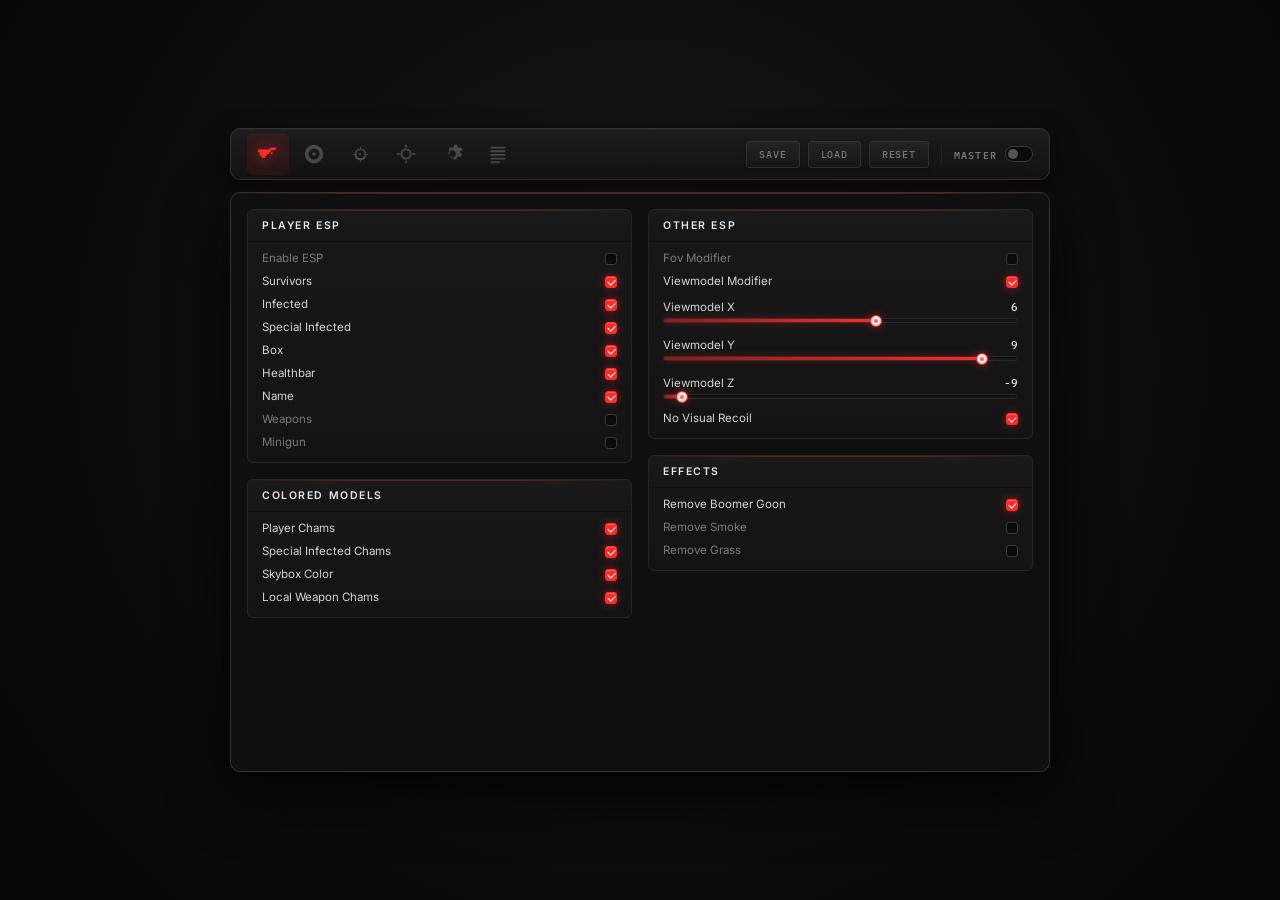
==== index.html @ b3c1d304 "Add menu page" ====
<!DOCTYPE html>
<html lang="en">
<head>
<meta charset="utf-8">
<meta name="viewport" content="width=device-width, initial-scale=1">
<title>panel</title>
<link rel="preconnect" href="https://fonts.googleapis.com">
<link rel="preconnect" href="https://fonts.gstatic.com" crossorigin>
<link href="https://fonts.googleapis.com/css2?family=Inter:wght@400;500;600;700&family=IBM+Plex+Mono:wght@400;500;600&display=swap" rel="stylesheet">
<link rel="stylesheet" href="style.css">
</head>
<body>

<div class="wrapper" id="wrapper">
  <div class="topbar" id="topbar">
    <div class="tabbar" id="tabbar">
      <button class="tab active" data-tab="aim" aria-label="Aim" aria-selected="true">
        <svg viewBox="0 0 24 24"><path d="M21 5v2h-2v1h-4v2h-2v2h-2v2H9v2H5v-2H3v-4H1V7h12V6h2V5h6zm-4 5h-2v2h2v-2z"/></svg>
      </button>
      <button class="tab" data-tab="visuals" aria-label="Visuals">
        <svg viewBox="0 0 24 24"><path d="M12 2a10 10 0 1 0 0 20 10 10 0 0 0 0-20zm0 4a6 6 0 1 1 0 12 6 6 0 0 1 0-12zm0 4a2 2 0 1 0 0 4 2 2 0 0 0 0-4z"/></svg>
      </button>
      <button class="tab" data-tab="world" aria-label="World">
        <svg viewBox="0 0 24 24"><path d="M12 4v2.2A5.8 5.8 0 0 0 6.2 12H4v1h2.2A5.8 5.8 0 0 0 12 18.8V21h1v-2.2A5.8 5.8 0 0 0 18.8 13H21v-1h-2.2A5.8 5.8 0 0 0 13 6.2V4h-1zm.5 3.7a4.3 4.3 0 1 1 0 8.6 4.3 4.3 0 0 1 0-8.6zM11 11h2v2h-2z"/></svg>
      </button>
      <button class="tab" data-tab="effects" aria-label="Effects">
        <svg viewBox="0 0 24 24"><path d="M12 6a6 6 0 1 0 0 12 6 6 0 0 0 0-12zm0 2a4 4 0 1 1 0 8 4 4 0 0 1 0-8zM11 2h2v3h-2zm0 17h2v3h-2zM2 11h3v2H2zm17 0h3v2h-3z"/></svg>
      </button>
      <button class="tab" data-tab="misc" aria-label="Misc">
        <svg viewBox="0 0 24 24"><path d="M12 8a4 4 0 1 0 0 8 4 4 0 0 0 0-8zm8.94 3l2.06 1.4-1.8 3.1-2.35-.85a7 7 0 0 1-1.6.94l-.35 2.4h-3.6l-.35-2.4a7 7 0 0 1-1.6-.94l-2.35.85-1.8-3.1L10.06 11a7.06 7.06 0 0 1 0-2L8.06 7.6l1.8-3.1 2.35.85a7 7 0 0 1 1.6-.94l.35-2.4h3.6l.35 2.4a7 7 0 0 1 1.6.94l2.35-.85 1.8 3.1L20.94 9a7.06 7.06 0 0 1 0 2z"/></svg>
      </button>
      <button class="tab" data-tab="config" aria-label="Config">
        <svg viewBox="0 0 24 24"><path d="M4 4h16v2H4V4zm0 4h16v2H4V8zm0 4h16v2H4v-2zm0 4h16v2H4v-2zm0 4h10v2H4v-2z"/></svg>
      </button>
    </div>

    <div class="topbar-actions">
      <button class="btn" id="btnSave">SAVE</button>
      <button class="btn" id="btnLoad">LOAD</button>
      <button class="btn" id="btnReset">RESET</button>
      <div class="master-toggle" id="masterToggle" data-scope="aim" tabindex="0" role="switch" aria-checked="false">
        <span class="master-label">MASTER</span>
        <div class="switch"></div>
      </div>
    </div>
  </div>

  <div class="menu" id="menu">
    <div class="body" id="body">
      <div class="pane active" data-pane="aim">
        <div class="col">
          <div class="box">
            <div class="box-header">Player ESP</div>
            <div class="box-body">
              <div class="row dim" data-toggle><span class="label">Enable ESP</span><span class="cbox" tabindex="0" role="checkbox" aria-checked="false"></span></div>
              <div class="row on" data-toggle><span class="label">Survivors</span><span class="cbox" tabindex="0" role="checkbox" aria-checked="true"></span></div>
              <div class="row on" data-toggle><span class="label">Infected</span><span class="cbox" tabindex="0" role="checkbox" aria-checked="true"></span></div>
              <div class="row on" data-toggle><span class="label">Special Infected</span><span class="cbox" tabindex="0" role="checkbox" aria-checked="true"></span></div>
              <div class="row on" data-toggle><span class="label">Box</span><span class="cbox" tabindex="0" role="checkbox" aria-checked="true"></span></div>
              <div class="row on" data-toggle><span class="label">Healthbar</span><span class="cbox" tabindex="0" role="checkbox" aria-checked="true"></span></div>
              <div class="row on" data-toggle><span class="label">Name</span><span class="cbox" tabindex="0" role="checkbox" aria-checked="true"></span></div>
              <div class="row dim" data-toggle><span class="label">Weapons</span><span class="cbox" tabindex="0" role="checkbox" aria-checked="false"></span></div>
              <div class="row dim" data-toggle><span class="label">Minigun</span><span class="cbox" tabindex="0" role="checkbox" aria-checked="false"></span></div>
            </div>
          </div>
          <div class="box">
            <div class="box-header">Colored models</div>
            <div class="box-body">
              <div class="row on" data-toggle><span class="label">Player Chams</span><span class="cbox c-purple" tabindex="0" role="checkbox" aria-checked="true"></span></div>
              <div class="row on" data-toggle><span class="label">Special Infected Chams</span><span class="cbox c-red" tabindex="0" role="checkbox" aria-checked="true"></span></div>
              <div class="row on" data-toggle><span class="label">Skybox Color</span><span class="cbox c-red" tabindex="0" role="checkbox" aria-checked="true"></span></div>
              <div class="row on" data-toggle><span class="label">Local Weapon Chams</span><span class="cbox c-red" tabindex="0" role="checkbox" aria-checked="true"></span></div>
            </div>
          </div>
        </div>
        <div class="col">
          <div class="box">
            <div class="box-header">Other ESP</div>
            <div class="box-body">
              <div class="row dim" data-toggle><span class="label">Fov Modifier</span><span class="cbox" tabindex="0" role="checkbox" aria-checked="false"></span></div>
              <div class="row on" data-toggle><span class="label">Viewmodel Modifier</span><span class="cbox" tabindex="0" role="checkbox" aria-checked="true"></span></div>
              <div class="slider-row" data-slider>
                <div class="slider-top"><span class="label">Viewmodel X</span><span class="val">6</span></div>
                <div class="slider-track"><div class="slider-fill"></div><div class="slider-thumb"></div><input type="range" min="0" max="10" step="1" value="6"></div>
              </div>
              <div class="slider-row" data-slider>
                <div class="slider-top"><span class="label">Viewmodel Y</span><span class="val">9</span></div>
                <div class="slider-track"><div class="slider-fill"></div><div class="slider-thumb"></div><input type="range" min="0" max="10" step="1" value="9"></div>
              </div>
              <div class="slider-row" data-slider>
                <div class="slider-top"><span class="label">Viewmodel Z</span><span class="val">-9</span></div>
                <div class="slider-track"><div class="slider-fill"></div><div class="slider-thumb"></div><input type="range" min="-10" max="10" step="1" value="-9"></div>
              </div>
              <div class="row on" data-toggle><span class="label">No Visual Recoil</span><span class="cbox" tabindex="0" role="checkbox" aria-checked="true"></span></div>
            </div>
          </div>
          <div class="box">
            <div class="box-header">Effects</div>
            <div class="box-body">
              <div class="row on" data-toggle><span class="label">Remove Boomer Goon</span><span class="cbox" tabindex="0" role="checkbox" aria-checked="true"></span></div>
              <div class="row dim" data-toggle><span class="label">Remove Smoke</span><span class="cbox" tabindex="0" role="checkbox" aria-checked="false"></span></div>
              <div class="row dim" data-toggle><span class="label">Remove Grass</span><span class="cbox" tabindex="0" role="checkbox" aria-checked="false"></span></div>
            </div>
          </div>
        </div>
      </div>

      <div class="pane" data-pane="visuals">
        <div class="col">
          <div class="box">
            <div class="box-header">Chams</div>
            <div class="box-body">
              <div class="row on" data-toggle><span class="label">Player chams</span><span class="cbox c-purple" tabindex="0" role="checkbox" aria-checked="true"></span></div>
              <div class="row on" data-toggle><span class="label">Teammate chams</span><span class="cbox c-blue" tabindex="0" role="checkbox" aria-checked="true"></span></div>
              <div class="row on" data-toggle><span class="label">Visible only</span><span class="cbox" tabindex="0" role="checkbox" aria-checked="true"></span></div>
              <div class="row dim" data-toggle><span class="label">Ignore Z</span><span class="cbox" tabindex="0" role="checkbox" aria-checked="false"></span></div>
            </div>
          </div>
        </div>
        <div class="col">
          <div class="box">
            <div class="box-header">World</div>
            <div class="box-body">
              <div class="row on" data-toggle><span class="label">No fog</span><span class="cbox" tabindex="0" role="checkbox" aria-checked="true"></span></div>
              <div class="row on" data-toggle><span class="label">No skybox</span><span class="cbox" tabindex="0" role="checkbox" aria-checked="true"></span></div>
              <div class="row dim" data-toggle><span class="label">Brightness boost</span><span class="cbox" tabindex="0" role="checkbox" aria-checked="false"></span></div>
              <div class="slider-row" data-slider>
                <div class="slider-top"><span class="label">Max distance</span><span class="val">200</span></div>
                <div class="slider-track"><div class="slider-fill"></div><div class="slider-thumb"></div><input type="range" min="0" max="500" step="10" value="200"></div>
              </div>
            </div>
          </div>
        </div>
      </div>

      <div class="pane" data-pane="world">
        <div class="col">
          <div class="box">
            <div class="box-header">Overlay</div>
            <div class="box-body">
              <div class="row on" data-toggle><span class="label">Box</span><span class="cbox" tabindex="0" role="checkbox" aria-checked="true"></span></div>
              <div class="row on" data-toggle><span class="label">Skeleton</span><span class="cbox" tabindex="0" role="checkbox" aria-checked="true"></span></div>
              <div class="row on" data-toggle><span class="label">Health bar</span><span class="cbox" tabindex="0" role="checkbox" aria-checked="true"></span></div>
              <div class="row dim" data-toggle><span class="label">Name tag</span><span class="cbox" tabindex="0" role="checkbox" aria-checked="false"></span></div>
            </div>
          </div>
        </div>
        <div class="col">
          <div class="box">
            <div class="box-header">Items</div>
            <div class="box-body">
              <div class="row on" data-toggle><span class="label">Pickup marker</span><span class="cbox" tabindex="0" role="checkbox" aria-checked="true"></span></div>
              <div class="row dim" data-toggle><span class="label">Ammo only</span><span class="cbox" tabindex="0" role="checkbox" aria-checked="false"></span></div>
              <div class="slider-row" data-slider>
                <div class="slider-top"><span class="label">Opacity</span><span class="val">85</span></div>
                <div class="slider-track"><div class="slider-fill"></div><div class="slider-thumb"></div><input type="range" min="0" max="100" step="1" value="85"></div>
              </div>
            </div>
          </div>
        </div>
      </div>

      <div class="pane" data-pane="effects">
        <div class="col">
          <div class="box">
            <div class="box-header">Screen</div>
            <div class="box-body">
              <div class="row on" data-toggle><span class="label">Remove flashbang</span><span class="cbox" tabindex="0" role="checkbox" aria-checked="true"></span></div>
              <div class="row on" data-toggle><span class="label">Remove smoke</span><span class="cbox" tabindex="0" role="checkbox" aria-checked="true"></span></div>
              <div class="row dim" data-toggle><span class="label">Remove grass</span><span class="cbox" tabindex="0" role="checkbox" aria-checked="false"></span></div>
              <div class="row on" data-toggle><span class="label">Remove skybox</span><span class="cbox" tabindex="0" role="checkbox" aria-checked="true"></span></div>
            </div>
          </div>
        </div>
        <div class="col">
          <div class="box">
            <div class="box-header">Tuning</div>
            <div class="box-body">
              <div class="slider-row" data-slider>
                <div class="slider-top"><span class="label">Brightness</span><span class="val">50</span></div>
                <div class="slider-track"><div class="slider-fill"></div><div class="slider-thumb"></div><input type="range" min="0" max="100" step="1" value="50"></div>
              </div>
              <div class="slider-row" data-slider>
                <div class="slider-top"><span class="label">Transparency</span><span class="val">70</span></div>
                <div class="slider-track"><div class="slider-fill"></div><div class="slider-thumb"></div><input type="range" min="0" max="100" step="1" value="70"></div>
              </div>
            </div>
          </div>
        </div>
      </div>

      <div class="pane" data-pane="misc">
        <div class="col">
          <div class="box">
            <div class="box-header">Movement</div>
            <div class="box-body">
              <div class="row on" data-toggle><span class="label">Bunnyhop</span><span class="cbox" tabindex="0" role="checkbox" aria-checked="true"></span></div>
              <div class="row on" data-toggle><span class="label">Auto strafe</span><span class="cbox" tabindex="0" role="checkbox" aria-checked="true"></span></div>
              <div class="row dim" data-toggle><span class="label">Fast walk</span><span class="cbox" tabindex="0" role="checkbox" aria-checked="false"></span></div>
            </div>
          </div>
        </div>
        <div class="col">
          <div class="box">
            <div class="box-header">Input</div>
            <div class="box-body">
              <div class="row" style="cursor:default;">
                <span class="label">Menu key</span>
                <select class="dropdown"><option>INSERT</option><option>DELETE</option><option>END</option></select>
              </div>
              <div class="slider-row" data-slider>
                <div class="slider-top"><span class="label">Trigger delay</span><span class="val">40</span></div>
                <div class="slider-track"><div class="slider-fill"></div><div class="slider-thumb"></div><input type="range" min="0" max="250" step="5" value="40"></div>
              </div>
            </div>
          </div>
        </div>
      </div>

      <div class="pane" data-pane="config">
        <div class="col">
          <div class="box">
            <div class="box-header">Profile</div>
            <div class="box-body">
              <div class="row on" data-toggle><span class="label">Auto load</span><span class="cbox" tabindex="0" role="checkbox" aria-checked="true"></span></div>
              <div class="row on" data-toggle><span class="label">Auto save</span><span class="cbox" tabindex="0" role="checkbox" aria-checked="true"></span></div>
              <div class="row" style="cursor:default;">
                <span class="label">Active config</span>
                <select class="dropdown"><option>default</option><option>comp</option></select>
              </div>
            </div>
          </div>
        </div>
        <div class="col">
          <div class="box">
            <div class="box-header">Layout</div>
            <div class="box-body">
              <div class="row" style="cursor:default;">
                <span class="label">Tab bar position</span>
                <select class="dropdown" id="barPos">
                  <option value="top">Top</option>
                  <option value="bottom">Bottom</option>
                  <option value="left">Left</option>
                  <option value="right">Right</option>
                </select>
              </div>
            </div>
          </div>
          <div class="box">
            <div class="box-header">Status</div>
            <div class="box-body">
              <div class="row" style="cursor:default;"><span class="label">Build</span><span class="build-tag">v12</span></div>
              <div class="row" style="cursor:default;"><span class="label">Uptime</span><span id="uptime" class="build-tag">0s</span></div>
            </div>
          </div>
        </div>
      </div>
    </div>
  </div>
</div>

<script src="app.js"></script>
</body>
</html>
---- style.css ----
/* =============================================================
   VARIABLES
   ============================================================= */
:root {
  --bg: #0f0f0f;
  --panel: #161616;
  --panel-2: #1a1a1a;
  --panel-hi: #1c1c1c;
  --border: #262626;
  --border-hi: #333;
  --text: #d4d4d4;
  --text-dim: #7a7a7a;
  --accent: #ff2a2a;
  --accent-dim: #8a1c1c;
  --accent-glow: rgba(255,42,42,0.55);
  --blue: #0099ff;
  --yellow: #f5e645;
  --purple: #b04aff;

  --font-sans: 'Inter', system-ui, -apple-system, sans-serif;
  --font-mono: 'IBM Plex Mono', ui-monospace, monospace;

  --r-sm: 3px;
  --r-md: 6px;
  --r-lg: 10px;

  --t-fast: 0.15s cubic-bezier(0.4, 0, 0.2, 1);
  --t-med: 0.22s cubic-bezier(0.4, 0, 0.2, 1);
}

/* =============================================================
   RESET
   ============================================================= */
* { box-sizing: border-box; margin: 0; padding: 0; }
button { font: inherit; color: inherit; }
button:focus { outline: none; }

/* =============================================================
   BASE
   ============================================================= */
body {
  background: radial-gradient(circle at 50% 40%, #161616 0%, #050505 100%);
  color: var(--text);
  font-family: var(--font-sans);
  font-size: 12px;
  height: 100vh;
  overflow: hidden;
  user-select: none;
  position: relative;
}

/* =============================================================
   WRAPPER (draggable stage)
   ============================================================= */
.wrapper {
  position: absolute;
  top: 50%;
  left: 50%;
  transform: translate(-50%, -50%);
  display: flex;
  flex-direction: column;
  align-items: center;
  gap: 12px;
  z-index: 100;
  transition: opacity var(--t-med), transform var(--t-med), filter var(--t-med);
  will-change: transform, opacity;
}
.wrapper.hidden { opacity: 0; pointer-events: none; filter: blur(2px); }
.wrapper.dragging { transition: none; }
.wrapper.dragging .topbar { box-shadow: 0 15px 40px rgba(0,0,0,0.9), 0 0 25px rgba(255,42,42,0.15); }
.wrapper[data-bar="bottom"] { flex-direction: column-reverse; }
.wrapper[data-bar="left"] { flex-direction: row; align-items: stretch; }
.wrapper[data-bar="right"] { flex-direction: row-reverse; align-items: stretch; }

/* =============================================================
   TOPBAR
   ============================================================= */
.topbar {
  display: flex;
  align-items: center;
  justify-content: space-between;
  width: 820px;
  height: 52px;
  background: linear-gradient(180deg, #1c1c1c 0%, #141414 100%);
  border: 1px solid var(--border-hi);
  border-radius: var(--r-lg);
  box-shadow:
    inset 0 1px 0 rgba(255,255,255,0.04),
    0 8px 24px rgba(0,0,0,0.65);
  padding: 0 16px;
  flex-shrink: 0;
  cursor: grab;
  transition: box-shadow var(--t-med);
}
.topbar:active { cursor: grabbing; }

.tabbar { display: flex; gap: 4px; }

.tab {
  width: 42px; height: 42px;
  display: flex; align-items: center; justify-content: center;
  background: transparent;
  border: none;
  border-radius: var(--r-md);
  cursor: pointer;
  transition: background var(--t-fast);
  position: relative;
}
.tab:focus-visible {
  outline: 1px solid var(--accent);
  outline-offset: 1px;
}
.tab svg {
  width: 22px; height: 22px;
  fill: #4a4a4a;
  transition: fill var(--t-fast), filter var(--t-fast), transform var(--t-fast);
}
.tab:hover { background: rgba(255,255,255,0.04); }
.tab:hover svg { fill: #8a8a8a; transform: scale(1.05); }
.tab.active { background: rgba(255,42,42,0.1); }
.tab.active svg {
  fill: var(--accent);
  filter: drop-shadow(0 0 6px var(--accent-glow));
}

/* =============================================================
   ACTIONS
   ============================================================= */
.topbar-actions {
  display: flex;
  align-items: center;
  gap: 8px;
}

.btn {
  background: linear-gradient(180deg, #232323 0%, #191919 100%);
  border: 1px solid #333;
  color: var(--text-dim);
  font-family: var(--font-mono);
  font-size: 10px;
  font-weight: 500;
  letter-spacing: 0.08em;
  padding: 6px 12px;
  border-radius: var(--r-sm);
  cursor: pointer;
  box-shadow: 0 2px 4px rgba(0,0,0,0.2), inset 0 1px 0 rgba(255,255,255,0.02);
  transition: all var(--t-fast);
}
.btn:hover {
  background: linear-gradient(180deg, #2a2a2a 0%, #202020 100%);
  border-color: #444;
  color: #fff;
  transform: translateY(-1px);
  box-shadow: 0 4px 8px rgba(0,0,0,0.35);
}
.btn:active {
  transform: translateY(1px);
  box-shadow: none;
}
.btn.flash {
  color: var(--accent);
  border-color: var(--accent-dim);
}

/* =============================================================
   MASTER TOGGLE
   ============================================================= */
.master-toggle {
  display: flex;
  align-items: center;
  gap: 8px;
  cursor: pointer;
  padding-left: 12px;
  border-left: 1px solid var(--border);
  margin-left: 4px;
  max-height: 40px;
  overflow: hidden;
  transition: max-height var(--t-med), opacity var(--t-med), padding var(--t-med), margin var(--t-med), border var(--t-med);
  outline: none;
}
.master-toggle:focus-visible { outline: 1px solid var(--accent); outline-offset: 4px; border-radius: 4px; }
.master-toggle[data-scope]:not([data-scope="aim"]) {
  max-height: 0;
  opacity: 0;
  padding-left: 0;
  margin-left: 0;
  border-left-color: transparent;
  pointer-events: none;
}
.master-label {
  font-family: var(--font-mono);
  font-size: 10px;
  font-weight: 600;
  letter-spacing: 0.12em;
  color: var(--text-dim);
  transition: color var(--t-fast), text-shadow var(--t-fast);
}
.master-toggle:hover .master-label { color: var(--accent); }
.master-toggle.on .master-label {
  color: var(--accent);
  text-shadow: 0 0 6px var(--accent-glow);
}
.switch {
  width: 28px; height: 16px;
  background: #0c0c0c;
  border: 1px solid #3a3a3a;
  border-radius: 10px;
  position: relative;
  transition: all var(--t-fast);
}
.switch::after {
  content: "";
  position: absolute;
  top: 2px; left: 2px;
  width: 10px; height: 10px;
  background: #555;
  border-radius: 50%;
  transition: all var(--t-med);
}
.master-toggle.on .switch { background: rgba(255,42,42,0.15); border-color: var(--accent); }
.master-toggle.on .switch::after {
  left: 14px;
  background: var(--accent);
  box-shadow: 0 0 8px var(--accent-glow);
}

/* =============================================================
   MENU PANEL
   ============================================================= */
.menu {
  display: flex;
  flex-direction: column;
  width: 820px;
  height: 580px;
  background: var(--bg);
  border: 1px solid var(--border-hi);
  border-radius: var(--r-lg);
  box-shadow:
    inset 0 1px 0 rgba(255,255,255,0.02),
    0 20px 60px rgba(0,0,0,0.9),
    0 0 45px rgba(255,42,42,0.04);
  overflow: hidden;
  position: relative;
}
.menu::before {
  content: "";
  position: absolute;
  top: 0; left: 0; right: 0; height: 1px;
  background: linear-gradient(90deg, transparent, var(--accent) 20%, var(--accent) 80%, transparent);
  opacity: 0.35;
  pointer-events: none;
}

.body {
  flex: 1;
  padding: 16px;
  overflow-y: auto;
  overflow-x: hidden;
}
.body::-webkit-scrollbar { width: 6px; }
.body::-webkit-scrollbar-track { background: transparent; }
.body::-webkit-scrollbar-thumb { background: #262626; border-radius: 3px; transition: background var(--t-fast); }
.body::-webkit-scrollbar-thumb:hover { background: var(--accent-dim); }

.pane { display: none; gap: 16px; }
.pane.active { display: grid; grid-template-columns: 1fr 1fr; animation: fadeIn 0.22s ease; }
@keyframes fadeIn { from { opacity: 0; transform: translateY(4px); } to { opacity: 1; transform: none; } }

.col { display: flex; flex-direction: column; gap: 16px; }

/* =============================================================
   BOX
   ============================================================= */
.box {
  background: linear-gradient(180deg, #181818 0%, #131313 100%);
  border: 1px solid var(--border);
  border-radius: var(--r-md);
  position: relative;
  box-shadow: inset 0 1px 0 rgba(255,255,255,0.02);
  transition: border-color var(--t-fast);
}
.box:hover { border-color: #2e2e2e; }
.box::before {
  content: "";
  position: absolute;
  top: 0; left: 0; right: 0; height: 1px;
  background: linear-gradient(90deg, transparent, rgba(255,42,42,0.35) 30%, rgba(255,42,42,0.35) 70%, transparent);
  border-radius: var(--r-md) var(--r-md) 0 0;
  pointer-events: none;
}
.box-header {
  padding: 9px 14px;
  font-size: 10.5px;
  font-weight: 600;
  color: #e8e8e8;
  letter-spacing: 0.15em;
  text-transform: uppercase;
  background: linear-gradient(180deg, #1a1a1a 0%, #161616 100%);
  border-bottom: 1px solid #111;
  border-radius: var(--r-md) var(--r-md) 0 0;
}
.box-body { padding: 6px 8px 8px; display: flex; flex-direction: column; gap: 1px; }

/* =============================================================
   ROWS
   ============================================================= */
.row {
  display: flex;
  justify-content: space-between;
  align-items: center;
  min-height: 22px;
  padding: 0 6px;
  border-radius: var(--r-sm);
  cursor: default;
  transition: background var(--t-fast);
}
.row:hover { background: rgba(255,255,255,0.025); }
.row .label { color: var(--text); font-size: 11.5px; line-height: 1; transition: color var(--t-fast); }
.row.dim .label { color: var(--text-dim); }

.build-tag {
  color: var(--accent);
  font-family: var(--font-mono);
  font-size: 10.5px;
  font-weight: 500;
  letter-spacing: 0.04em;
}

/* =============================================================
   CHECKBOX
   ============================================================= */
.cbox {
  width: 12px; height: 12px;
  background: #0c0c0c;
  border: 1px solid #3a3a3a;
  border-radius: var(--r-sm);
  flex: 0 0 auto;
  position: relative;
  cursor: pointer;
  box-shadow: inset 0 1px 3px rgba(0,0,0,0.6);
  transition: all var(--t-fast);
  outline: none;
}
.cbox:focus-visible { outline: 1px solid var(--accent); outline-offset: 2px; }
.row:hover .cbox {
  border-color: #555;
  box-shadow: inset 0 1px 3px rgba(0,0,0,0.6), 0 0 6px rgba(255,255,255,0.04);
}
.row.on .cbox {
  background: var(--accent);
  border-color: var(--accent);
  box-shadow:
    0 0 8px rgba(255,42,42,0.5),
    inset 0 1px 0 rgba(255,255,255,0.25);
}
.row.on .cbox::after {
  content: "";
  position: absolute;
  left: 3px;
  top: 1px;
  width: 4px;
  height: 6px;
  border: solid #fff;
  border-width: 0 1.5px 1.5px 0;
  transform: rotate(45deg);
  transform-origin: center;
}
.cbox.pop { animation: cboxPop 0.25s cubic-bezier(0.4, 0, 0.2, 1); }
@keyframes cboxPop {
  0% { transform: scale(1); }
  35% { transform: scale(0.82); }
  100% { transform: scale(1); }
}

.cbox.c-purple { background: var(--purple); border-color: var(--purple); box-shadow: 0 0 6px rgba(176,74,255,0.5); }
.cbox.c-blue { background: var(--blue); border-color: var(--blue); box-shadow: 0 0 6px rgba(0,153,255,0.5); }
.cbox.c-red { background: var(--accent); border-color: var(--accent); box-shadow: 0 0 6px rgba(255,42,42,0.5); }
.cbox.c-yellow { background: var(--yellow); border-color: var(--yellow); box-shadow: 0 0 6px rgba(245,230,69,0.5); }

/* =============================================================
   DROPDOWN
   ============================================================= */
.dropdown {
  background: #0c0c0c;
  border: 1px solid #333;
  color: var(--text);
  font-family: var(--font-sans);
  font-size: 11px;
  padding: 4px 22px 4px 8px;
  outline: none;
  min-width: 110px;
  cursor: pointer;
  border-radius: var(--r-sm);
  appearance: none;
  -webkit-appearance: none;
  background-image:
    linear-gradient(45deg, transparent 50%, var(--accent) 50%),
    linear-gradient(135deg, var(--accent) 50%, transparent 50%);
  background-position: calc(100% - 10px) 9px, calc(100% - 6px) 9px;
  background-size: 4px 4px;
  background-repeat: no-repeat;
  transition: border-color var(--t-fast), box-shadow var(--t-fast);
}
.dropdown:hover { border-color: #444; }
.dropdown:focus-visible {
  border-color: var(--accent);
  box-shadow: 0 0 0 2px rgba(255,42,42,0.15);
}
.dropdown option { background: #0c0c0c; color: var(--text); }

/* =============================================================
   SLIDER
   ============================================================= */
.slider-row {
  display: flex;
  flex-direction: column;
  gap: 4px;
  padding: 6px 6px 8px;
}
.slider-top { display: flex; justify-content: space-between; align-items: center; }
.slider-top .label { color: var(--text); font-size: 11.5px; }
.slider-top .val {
  color: #e8e8e8;
  font-size: 11px;
  font-family: var(--font-mono);
  font-weight: 500;
  font-variant-numeric: tabular-nums;
  letter-spacing: 0.02em;
}
.slider-track {
  position: relative;
  height: 5px;
  background: linear-gradient(180deg, #141414, #1c1c1c);
  border-radius: 3px;
  cursor: pointer;
  border: 1px solid #2a2a2a;
  box-shadow: inset 0 1px 2px rgba(0,0,0,0.6);
  transition: border-color var(--t-fast);
}
.slider-track:hover { border-color: #3a3a3a; }
.slider-fill {
  position: absolute;
  left: 0; top: 0; bottom: 0;
  background: linear-gradient(90deg, var(--accent-dim), var(--accent));
  border-radius: 2px;
  pointer-events: none;
  box-shadow: 0 0 8px rgba(255,42,42,0.4);
}
.slider-thumb {
  position: absolute;
  top: 50%;
  width: 12px; height: 12px;
  margin-top: -6px;
  background: radial-gradient(circle at 50% 40%, #fff 0%, #ddd 55%, #aaa 100%);
  border: 1px solid var(--accent);
  border-radius: 50%;
  transform: translateX(-50%);
  pointer-events: none;
  box-shadow: 0 0 8px rgba(255,42,42,0.5);
  transition: box-shadow var(--t-fast), transform var(--t-fast);
}
.slider-thumb::after {
  content: "";
  position: absolute;
  inset: 3px;
  background: var(--accent);
  border-radius: 50%;
  opacity: 0.7;
}
.slider-track:hover .slider-thumb {
  box-shadow: 0 0 14px rgba(255,42,42,0.9);
  transform: translateX(-50%) scale(1.12);
}
.slider-track input {
  position: absolute;
  inset: -8px 0;
  width: 100%;
  opacity: 0;
  cursor: pointer;
}
.slider-tip {
  position: absolute;
  bottom: calc(100% + 8px);
  transform: translateX(-50%);
  background: #0a0a0a;
  border: 1px solid var(--accent);
  color: #fff;
  font-family: var(--font-mono);
  font-size: 10px;
  font-weight: 500;
  padding: 2px 6px;
  border-radius: var(--r-sm);
  pointer-events: none;
  opacity: 0;
  white-space: nowrap;
  box-shadow: 0 2px 10px rgba(0,0,0,0.7), 0 0 8px rgba(255,42,42,0.3);
  transition: opacity 0.12s ease;
  z-index: 5;
}
.slider-tip.visible { opacity: 1; }

/* =============================================================
   BAR LAYOUT VARIANTS
   ============================================================= */
.wrapper[data-bar="left"] .topbar,
.wrapper[data-bar="right"] .topbar {
  width: 56px;
  height: 580px;
  flex-direction: column;
  justify-content: flex-start;
  padding: 12px 0;
}
.wrapper[data-bar="left"] .tabbar,
.wrapper[data-bar="right"] .tabbar { flex-direction: column; }
.wrapper[data-bar="left"] .topbar-actions,
.wrapper[data-bar="right"] .topbar-actions {
  flex-direction: column;
  margin-top: auto;
  margin-bottom: 12px;
  gap: 6px;
}
.wrapper[data-bar="left"] .master-toggle,
.wrapper[data-bar="right"] .master-toggle {
  flex-direction: column;
  border-left: none;
  border-top: 1px solid var(--border);
  padding-top: 12px;
  margin-top: 8px;
  padding-left: 0;
  margin-left: 0;
}
.wrapper[data-bar="left"] .master-label,
.wrapper[data-bar="right"] .master-label {
  writing-mode: vertical-rl;
  letter-spacing: 0.2em;
}
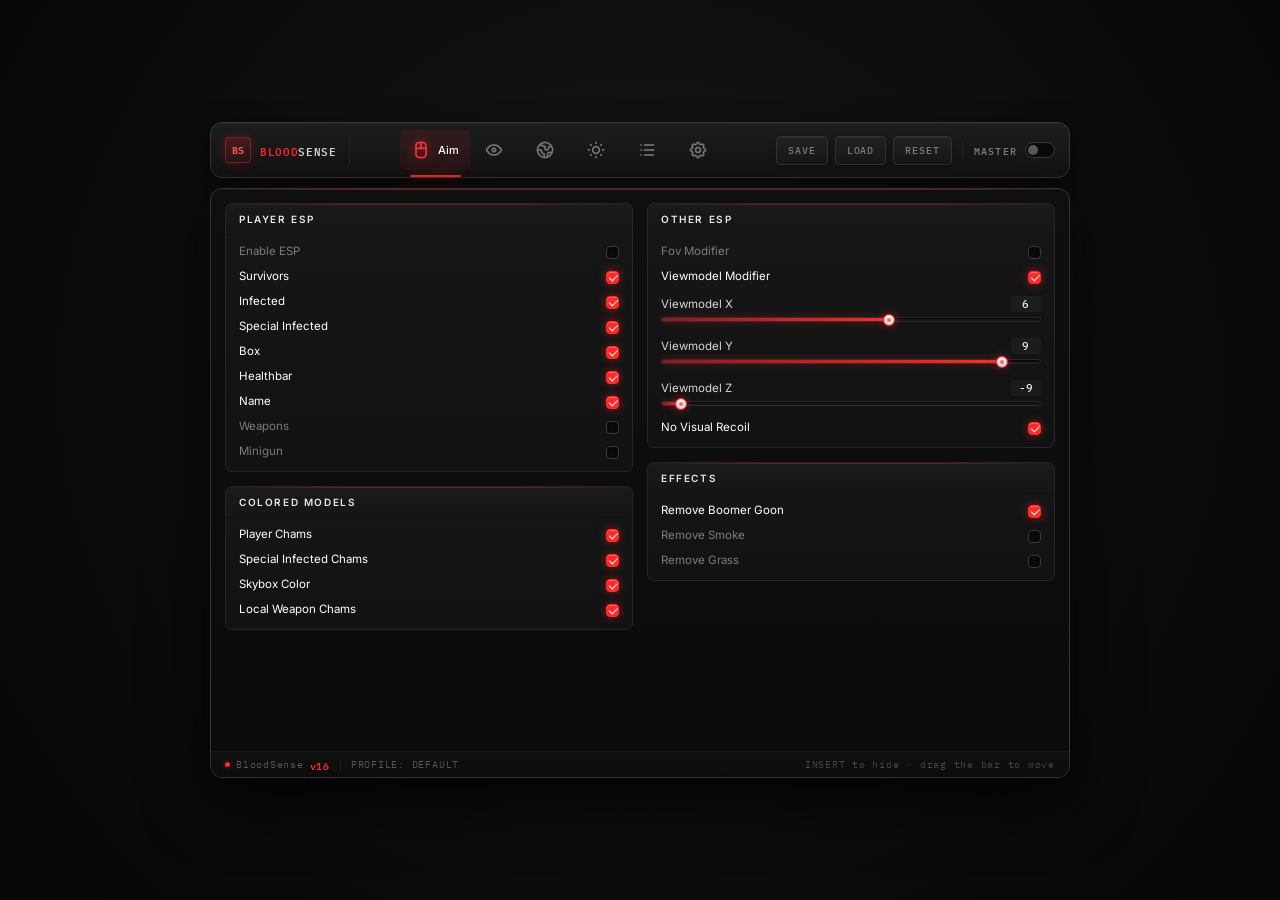
==== commit 0081bfd6: "Polish the menu UI and add the loader page Reworked the panel chrome: brand mark, icon tabs with an " ====
--- a/index.html
+++ b/index.html
@@ -3,7 +3,8 @@
 <head>
 <meta charset="utf-8">
 <meta name="viewport" content="width=device-width, initial-scale=1">
-<title>panel</title>
+<title>BloodSense</title>
+<link rel="icon" href="data:image/svg+xml,%3Csvg xmlns='http://www.w3.org/2000/svg' viewBox='0 0 32 32'%3E%3Crect width='32' height='32' rx='7' fill='%23161618'/%3E%3Ctext x='16' y='22' font-family='monospace' font-size='13' font-weight='700' fill='%23ff2a2a' text-anchor='middle'%3EBS%3C/text%3E%3C/svg%3E">
 <link rel="preconnect" href="https://fonts.googleapis.com">
 <link rel="preconnect" href="https://fonts.gstatic.com" crossorigin>
 <link href="https://fonts.googleapis.com/css2?family=Inter:wght@400;500;600;700&family=IBM+Plex+Mono:wght@400;500;600&display=swap" rel="stylesheet">
@@ -11,254 +12,308 @@
 </head>
 <body>
 
-<div class="wrapper" id="wrapper">
-  <div class="topbar" id="topbar">
-    <div class="tabbar" id="tabbar">
-      <button class="tab active" data-tab="aim" aria-label="Aim" aria-selected="true">
-        <svg viewBox="0 0 24 24"><path d="M21 5v2h-2v1h-4v2h-2v2h-2v2H9v2H5v-2H3v-4H1V7h12V6h2V5h6zm-4 5h-2v2h2v-2z"/></svg>
-      </button>
-      <button class="tab" data-tab="visuals" aria-label="Visuals">
-        <svg viewBox="0 0 24 24"><path d="M12 2a10 10 0 1 0 0 20 10 10 0 0 0 0-20zm0 4a6 6 0 1 1 0 12 6 6 0 0 1 0-12zm0 4a2 2 0 1 0 0 4 2 2 0 0 0 0-4z"/></svg>
-      </button>
-      <button class="tab" data-tab="world" aria-label="World">
-        <svg viewBox="0 0 24 24"><path d="M12 4v2.2A5.8 5.8 0 0 0 6.2 12H4v1h2.2A5.8 5.8 0 0 0 12 18.8V21h1v-2.2A5.8 5.8 0 0 0 18.8 13H21v-1h-2.2A5.8 5.8 0 0 0 13 6.2V4h-1zm.5 3.7a4.3 4.3 0 1 1 0 8.6 4.3 4.3 0 0 1 0-8.6zM11 11h2v2h-2z"/></svg>
-      </button>
-      <button class="tab" data-tab="effects" aria-label="Effects">
-        <svg viewBox="0 0 24 24"><path d="M12 6a6 6 0 1 0 0 12 6 6 0 0 0 0-12zm0 2a4 4 0 1 1 0 8 4 4 0 0 1 0-8zM11 2h2v3h-2zm0 17h2v3h-2zM2 11h3v2H2zm17 0h3v2h-3z"/></svg>
-      </button>
-      <button class="tab" data-tab="misc" aria-label="Misc">
-        <svg viewBox="0 0 24 24"><path d="M12 8a4 4 0 1 0 0 8 4 4 0 0 0 0-8zm8.94 3l2.06 1.4-1.8 3.1-2.35-.85a7 7 0 0 1-1.6.94l-.35 2.4h-3.6l-.35-2.4a7 7 0 0 1-1.6-.94l-2.35.85-1.8-3.1L10.06 11a7.06 7.06 0 0 1 0-2L8.06 7.6l1.8-3.1 2.35.85a7 7 0 0 1 1.6-.94l.35-2.4h3.6l.35 2.4a7 7 0 0 1 1.6.94l2.35-.85 1.8 3.1L20.94 9a7.06 7.06 0 0 1 0 2z"/></svg>
-      </button>
-      <button class="tab" data-tab="config" aria-label="Config">
-        <svg viewBox="0 0 24 24"><path d="M4 4h16v2H4V4zm0 4h16v2H4V8zm0 4h16v2H4v-2zm0 4h16v2H4v-2zm0 4h10v2H4v-2z"/></svg>
-      </button>
+<div class="stage" id="stage">
+  <div class="wrapper" id="wrapper" data-bar="top">
+
+    <div class="topbar" id="topbar">
+      <div class="brand">
+        <span class="brand-mark">BS</span>
+        <span class="brand-word"><b>Blood</b><i>Sense</i></span>
+      </div>
+
+      <div class="tabbar" id="tabbar" role="tablist">
+        <button class="tab active" data-tab="aim" role="tab" aria-selected="true" aria-label="Aim">
+          <img src="./mouse-2.png" alt="">
+          <span class="tab-name">Aim</span>
+        </button>
+        <button class="tab" data-tab="visuals" role="tab" aria-selected="false" aria-label="Visuals">
+          <img src="./eye.png" alt="">
+          <span class="tab-name">Visuals</span>
+        </button>
+        <button class="tab" data-tab="world" role="tab" aria-selected="false" aria-label="World">
+          <img src="./world-map.png" alt="">
+          <span class="tab-name">World</span>
+        </button>
+        <button class="tab" data-tab="effects" role="tab" aria-selected="false" aria-label="Effects">
+          <img src="./sun.png" alt="">
+          <span class="tab-name">Effects</span>
+        </button>
+        <button class="tab" data-tab="misc" role="tab" aria-selected="false" aria-label="Misc">
+          <img src="./list.png" alt="">
+          <span class="tab-name">Misc</span>
+        </button>
+        <button class="tab" data-tab="config" role="tab" aria-selected="false" aria-label="Config">
+          <img src="./settings.png" alt="">
+          <span class="tab-name">Config</span>
+        </button>
+      </div>
+
+      <div class="topbar-actions">
+        <button class="btn" id="btnSave" title="Save config">SAVE</button>
+        <button class="btn" id="btnLoad" title="Load config">LOAD</button>
+        <button class="btn" id="btnReset" title="Reset everything">RESET</button>
+        <div class="master-toggle" id="masterToggle" tabindex="0" role="switch" aria-checked="false" title="Master switch">
+          <span class="master-label">MASTER</span>
+          <div class="switch"></div>
+        </div>
+      </div>
     </div>
 
-    <div class="topbar-actions">
-      <button class="btn" id="btnSave">SAVE</button>
-      <button class="btn" id="btnLoad">LOAD</button>
-      <button class="btn" id="btnReset">RESET</button>
-      <div class="master-toggle" id="masterToggle" data-scope="aim" tabindex="0" role="switch" aria-checked="false">
-        <span class="master-label">MASTER</span>
-        <div class="switch"></div>
+    <div class="menu" id="menu">
+      <div class="body" id="body">
+
+        <div class="pane active" data-pane="aim">
+          <div class="col">
+            <div class="box">
+              <div class="box-header">Player ESP</div>
+              <div class="box-body">
+                <div class="row dim" data-toggle><span class="label">Enable ESP</span><span class="cbox" tabindex="0" role="checkbox" aria-checked="false"></span></div>
+                <div class="row on" data-toggle><span class="label">Survivors</span><span class="cbox" tabindex="0" role="checkbox" aria-checked="true"></span></div>
+                <div class="row on" data-toggle><span class="label">Infected</span><span class="cbox" tabindex="0" role="checkbox" aria-checked="true"></span></div>
+                <div class="row on" data-toggle><span class="label">Special Infected</span><span class="cbox" tabindex="0" role="checkbox" aria-checked="true"></span></div>
+                <div class="row on" data-toggle><span class="label">Box</span><span class="cbox" tabindex="0" role="checkbox" aria-checked="true"></span></div>
+                <div class="row on" data-toggle><span class="label">Healthbar</span><span class="cbox" tabindex="0" role="checkbox" aria-checked="true"></span></div>
+                <div class="row on" data-toggle><span class="label">Name</span><span class="cbox" tabindex="0" role="checkbox" aria-checked="true"></span></div>
+                <div class="row dim" data-toggle><span class="label">Weapons</span><span class="cbox" tabindex="0" role="checkbox" aria-checked="false"></span></div>
+                <div class="row dim" data-toggle><span class="label">Minigun</span><span class="cbox" tabindex="0" role="checkbox" aria-checked="false"></span></div>
+              </div>
+            </div>
+            <div class="box">
+              <div class="box-header">Colored models</div>
+              <div class="box-body">
+                <div class="row on" data-toggle><span class="label">Player Chams</span><span class="cbox c-purple" tabindex="0" role="checkbox" aria-checked="true"></span></div>
+                <div class="row on" data-toggle><span class="label">Special Infected Chams</span><span class="cbox c-red" tabindex="0" role="checkbox" aria-checked="true"></span></div>
+                <div class="row on" data-toggle><span class="label">Skybox Color</span><span class="cbox c-red" tabindex="0" role="checkbox" aria-checked="true"></span></div>
+                <div class="row on" data-toggle><span class="label">Local Weapon Chams</span><span class="cbox c-red" tabindex="0" role="checkbox" aria-checked="true"></span></div>
+              </div>
+            </div>
+          </div>
+          <div class="col">
+            <div class="box">
+              <div class="box-header">Other ESP</div>
+              <div class="box-body">
+                <div class="row dim" data-toggle><span class="label">Fov Modifier</span><span class="cbox" tabindex="0" role="checkbox" aria-checked="false"></span></div>
+                <div class="row on" data-toggle><span class="label">Viewmodel Modifier</span><span class="cbox" tabindex="0" role="checkbox" aria-checked="true"></span></div>
+                <div class="slider-row" data-slider data-default="6">
+                  <div class="slider-top"><span class="label">Viewmodel X</span><span class="val">6</span></div>
+                  <div class="slider-track"><div class="slider-fill"></div><div class="slider-thumb"></div><input type="range" min="0" max="10" step="1" value="6" aria-label="Viewmodel X"></div>
+                </div>
+                <div class="slider-row" data-slider data-default="9">
+                  <div class="slider-top"><span class="label">Viewmodel Y</span><span class="val">9</span></div>
+                  <div class="slider-track"><div class="slider-fill"></div><div class="slider-thumb"></div><input type="range" min="0" max="10" step="1" value="9" aria-label="Viewmodel Y"></div>
+                </div>
+                <div class="slider-row" data-slider data-default="-9">
+                  <div class="slider-top"><span class="label">Viewmodel Z</span><span class="val">-9</span></div>
+                  <div class="slider-track"><div class="slider-fill"></div><div class="slider-thumb"></div><input type="range" min="-10" max="10" step="1" value="-9" aria-label="Viewmodel Z"></div>
+                </div>
+                <div class="row on" data-toggle><span class="label">No Visual Recoil</span><span class="cbox" tabindex="0" role="checkbox" aria-checked="true"></span></div>
+              </div>
+            </div>
+            <div class="box">
+              <div class="box-header">Effects</div>
+              <div class="box-body">
+                <div class="row on" data-toggle><span class="label">Remove Boomer Goon</span><span class="cbox" tabindex="0" role="checkbox" aria-checked="true"></span></div>
+                <div class="row dim" data-toggle><span class="label">Remove Smoke</span><span class="cbox" tabindex="0" role="checkbox" aria-checked="false"></span></div>
+                <div class="row dim" data-toggle><span class="label">Remove Grass</span><span class="cbox" tabindex="0" role="checkbox" aria-checked="false"></span></div>
+              </div>
+            </div>
+          </div>
+        </div>
+
+        <div class="pane" data-pane="visuals">
+          <div class="col">
+            <div class="box">
+              <div class="box-header">Chams</div>
+              <div class="box-body">
+                <div class="row on" data-toggle><span class="label">Player chams</span><span class="cbox c-purple" tabindex="0" role="checkbox" aria-checked="true"></span></div>
+                <div class="row on" data-toggle><span class="label">Teammate chams</span><span class="cbox c-blue" tabindex="0" role="checkbox" aria-checked="true"></span></div>
+                <div class="row on" data-toggle><span class="label">Visible only</span><span class="cbox" tabindex="0" role="checkbox" aria-checked="true"></span></div>
+                <div class="row dim" data-toggle><span class="label">Ignore Z</span><span class="cbox" tabindex="0" role="checkbox" aria-checked="false"></span></div>
+              </div>
+            </div>
+          </div>
+          <div class="col">
+            <div class="box">
+              <div class="box-header">World</div>
+              <div class="box-body">
+                <div class="row on" data-toggle><span class="label">No fog</span><span class="cbox" tabindex="0" role="checkbox" aria-checked="true"></span></div>
+                <div class="row on" data-toggle><span class="label">No skybox</span><span class="cbox" tabindex="0" role="checkbox" aria-checked="true"></span></div>
+                <div class="row dim" data-toggle><span class="label">Brightness boost</span><span class="cbox" tabindex="0" role="checkbox" aria-checked="false"></span></div>
+                <div class="slider-row" data-slider data-default="200">
+                  <div class="slider-top"><span class="label">Max distance</span><span class="val">200</span></div>
+                  <div class="slider-track"><div class="slider-fill"></div><div class="slider-thumb"></div><input type="range" min="0" max="500" step="10" value="200" aria-label="Max distance"></div>
+                </div>
+              </div>
+            </div>
+          </div>
+        </div>
+
+        <div class="pane" data-pane="world">
+          <div class="col">
+            <div class="box">
+              <div class="box-header">Overlay</div>
+              <div class="box-body">
+                <div class="row on" data-toggle><span class="label">Box</span><span class="cbox" tabindex="0" role="checkbox" aria-checked="true"></span></div>
+                <div class="row on" data-toggle><span class="label">Skeleton</span><span class="cbox" tabindex="0" role="checkbox" aria-checked="true"></span></div>
+                <div class="row on" data-toggle><span class="label">Health bar</span><span class="cbox" tabindex="0" role="checkbox" aria-checked="true"></span></div>
+                <div class="row dim" data-toggle><span class="label">Name tag</span><span class="cbox" tabindex="0" role="checkbox" aria-checked="false"></span></div>
+              </div>
+            </div>
+          </div>
+          <div class="col">
+            <div class="box">
+              <div class="box-header">Items</div>
+              <div class="box-body">
+                <div class="row on" data-toggle><span class="label">Pickup marker</span><span class="cbox" tabindex="0" role="checkbox" aria-checked="true"></span></div>
+                <div class="row dim" data-toggle><span class="label">Ammo only</span><span class="cbox" tabindex="0" role="checkbox" aria-checked="false"></span></div>
+                <div class="slider-row" data-slider data-default="85">
+                  <div class="slider-top"><span class="label">Opacity</span><span class="val">85</span></div>
+                  <div class="slider-track"><div class="slider-fill"></div><div class="slider-thumb"></div><input type="range" min="0" max="100" step="1" value="85" aria-label="Opacity"></div>
+                </div>
+              </div>
+            </div>
+          </div>
+        </div>
+
+        <div class="pane" data-pane="effects">
+          <div class="col">
+            <div class="box">
+              <div class="box-header">Screen</div>
+              <div class="box-body">
+                <div class="row on" data-toggle><span class="label">Remove flashbang</span><span class="cbox" tabindex="0" role="checkbox" aria-checked="true"></span></div>
+                <div class="row on" data-toggle><span class="label">Remove smoke</span><span class="cbox" tabindex="0" role="checkbox" aria-checked="true"></span></div>
+                <div class="row dim" data-toggle><span class="label">Remove grass</span><span class="cbox" tabindex="0" role="checkbox" aria-checked="false"></span></div>
+                <div class="row on" data-toggle><span class="label">Remove skybox</span><span class="cbox" tabindex="0" role="checkbox" aria-checked="true"></span></div>
+              </div>
+            </div>
+          </div>
+          <div class="col">
+            <div class="box">
+              <div class="box-header">Tuning</div>
+              <div class="box-body">
+                <div class="slider-row" data-slider data-default="50">
+                  <div class="slider-top"><span class="label">Brightness</span><span class="val">50</span></div>
+                  <div class="slider-track"><div class="slider-fill"></div><div class="slider-thumb"></div><input type="range" min="0" max="100" step="1" value="50" aria-label="Brightness"></div>
+                </div>
+                <div class="slider-row" data-slider data-default="70">
+                  <div class="slider-top"><span class="label">Transparency</span><span class="val">70</span></div>
+                  <div class="slider-track"><div class="slider-fill"></div><div class="slider-thumb"></div><input type="range" min="0" max="100" step="1" value="70" aria-label="Transparency"></div>
+                </div>
+              </div>
+            </div>
+          </div>
+        </div>
+
+        <div class="pane" data-pane="misc">
+          <div class="col">
+            <div class="box">
+              <div class="box-header">Movement</div>
+              <div class="box-body">
+                <div class="row on" data-toggle><span class="label">Bunnyhop</span><span class="cbox" tabindex="0" role="checkbox" aria-checked="true"></span></div>
+                <div class="row on" data-toggle><span class="label">Auto strafe</span><span class="cbox" tabindex="0" role="checkbox" aria-checked="true"></span></div>
+                <div class="row dim" data-toggle><span class="label">Fast walk</span><span class="cbox" tabindex="0" role="checkbox" aria-checked="false"></span></div>
+              </div>
+            </div>
+          </div>
+          <div class="col">
+            <div class="box">
+              <div class="box-header">Input</div>
+              <div class="box-body">
+                <div class="row static">
+                  <span class="label">Menu key</span>
+                  <select class="dropdown" id="menuKey" aria-label="Menu key">
+                    <option>INSERT</option>
+                    <option>DELETE</option>
+                    <option>END</option>
+                    <option>F8</option>
+                  </select>
+                </div>
+                <div class="slider-row" data-slider data-default="40">
+                  <div class="slider-top"><span class="label">Trigger delay</span><span class="val">40</span></div>
+                  <div class="slider-track"><div class="slider-fill"></div><div class="slider-thumb"></div><input type="range" min="0" max="250" step="5" value="40" aria-label="Trigger delay"></div>
+                </div>
+              </div>
+            </div>
+          </div>
+        </div>
+
+        <div class="pane" data-pane="config">
+          <div class="col">
+            <div class="box">
+              <div class="box-header">Profile</div>
+              <div class="box-body">
+                <div class="row on" data-toggle><span class="label">Auto load</span><span class="cbox" tabindex="0" role="checkbox" aria-checked="true"></span></div>
+                <div class="row on" data-toggle><span class="label">Auto save</span><span class="cbox" tabindex="0" role="checkbox" aria-checked="true"></span></div>
+                <div class="row static">
+                  <span class="label">Active config</span>
+                  <select class="dropdown" id="profile" aria-label="Active config">
+                    <option>default</option>
+                    <option>comp</option>
+                    <option>legit</option>
+                  </select>
+                </div>
+              </div>
+            </div>
+            <div class="box">
+              <div class="box-header">Session</div>
+              <div class="box-body">
+                <div class="row static"><span class="label">Build</span><span class="build-tag">v16</span></div>
+                <div class="row static"><span class="label">Uptime</span><span id="uptime" class="build-tag">0s</span></div>
+                <div class="row static"><span class="label">Status</span><span class="status-tag" id="statusTag"><i></i>READY</span></div>
+              </div>
+            </div>
+          </div>
+          <div class="col">
+            <div class="box">
+              <div class="box-header">Layout</div>
+              <div class="box-body">
+                <div class="row static">
+                  <span class="label">Tab bar position</span>
+                  <select class="dropdown" id="barPos" aria-label="Tab bar position">
+                    <option value="top">Top</option>
+                    <option value="bottom">Bottom</option>
+                    <option value="left">Left</option>
+                    <option value="right">Right</option>
+                  </select>
+                </div>
+                <div class="row static">
+                  <span class="label">UI scale</span>
+                  <select class="dropdown" id="uiScale" aria-label="UI scale">
+                    <option value="0.85">85%</option>
+                    <option value="1" selected>100%</option>
+                    <option value="1.1">110%</option>
+                    <option value="1.25">125%</option>
+                  </select>
+                </div>
+              </div>
+            </div>
+            <div class="box">
+              <div class="box-header">Keys</div>
+              <div class="box-body">
+                <div class="row static"><span class="label">Toggle menu</span><span class="kbd" id="kbdToggle">INSERT</span></div>
+                <div class="row static"><span class="label">Snap config</span><span class="kbd">F9</span></div>
+                <div class="row static"><span class="label">Close</span><span class="kbd">ESC</span></div>
+              </div>
+            </div>
+          </div>
+        </div>
+
+      </div>
+
+      <div class="footer">
+        <span class="foot-item"><i class="dot"></i>BloodSense <b>v16</b></span>
+        <span class="foot-sep"></span>
+        <span class="foot-item" id="footProfile">PROFILE: DEFAULT</span>
+        <span class="foot-spacer"></span>
+        <span class="foot-item dim" id="footHint">INSERT to hide · drag the bar to move</span>
       </div>
     </div>
-  </div>
-
-  <div class="menu" id="menu">
-    <div class="body" id="body">
-      <div class="pane active" data-pane="aim">
-        <div class="col">
-          <div class="box">
-            <div class="box-header">Player ESP</div>
-            <div class="box-body">
-              <div class="row dim" data-toggle><span class="label">Enable ESP</span><span class="cbox" tabindex="0" role="checkbox" aria-checked="false"></span></div>
-              <div class="row on" data-toggle><span class="label">Survivors</span><span class="cbox" tabindex="0" role="checkbox" aria-checked="true"></span></div>
-              <div class="row on" data-toggle><span class="label">Infected</span><span class="cbox" tabindex="0" role="checkbox" aria-checked="true"></span></div>
-              <div class="row on" data-toggle><span class="label">Special Infected</span><span class="cbox" tabindex="0" role="checkbox" aria-checked="true"></span></div>
-              <div class="row on" data-toggle><span class="label">Box</span><span class="cbox" tabindex="0" role="checkbox" aria-checked="true"></span></div>
-              <div class="row on" data-toggle><span class="label">Healthbar</span><span class="cbox" tabindex="0" role="checkbox" aria-checked="true"></span></div>
-              <div class="row on" data-toggle><span class="label">Name</span><span class="cbox" tabindex="0" role="checkbox" aria-checked="true"></span></div>
-              <div class="row dim" data-toggle><span class="label">Weapons</span><span class="cbox" tabindex="0" role="checkbox" aria-checked="false"></span></div>
-              <div class="row dim" data-toggle><span class="label">Minigun</span><span class="cbox" tabindex="0" role="checkbox" aria-checked="false"></span></div>
-            </div>
-          </div>
-          <div class="box">
-            <div class="box-header">Colored models</div>
-            <div class="box-body">
-              <div class="row on" data-toggle><span class="label">Player Chams</span><span class="cbox c-purple" tabindex="0" role="checkbox" aria-checked="true"></span></div>
-              <div class="row on" data-toggle><span class="label">Special Infected Chams</span><span class="cbox c-red" tabindex="0" role="checkbox" aria-checked="true"></span></div>
-              <div class="row on" data-toggle><span class="label">Skybox Color</span><span class="cbox c-red" tabindex="0" role="checkbox" aria-checked="true"></span></div>
-              <div class="row on" data-toggle><span class="label">Local Weapon Chams</span><span class="cbox c-red" tabindex="0" role="checkbox" aria-checked="true"></span></div>
-            </div>
-          </div>
-        </div>
-        <div class="col">
-          <div class="box">
-            <div class="box-header">Other ESP</div>
-            <div class="box-body">
-              <div class="row dim" data-toggle><span class="label">Fov Modifier</span><span class="cbox" tabindex="0" role="checkbox" aria-checked="false"></span></div>
-              <div class="row on" data-toggle><span class="label">Viewmodel Modifier</span><span class="cbox" tabindex="0" role="checkbox" aria-checked="true"></span></div>
-              <div class="slider-row" data-slider>
-                <div class="slider-top"><span class="label">Viewmodel X</span><span class="val">6</span></div>
-                <div class="slider-track"><div class="slider-fill"></div><div class="slider-thumb"></div><input type="range" min="0" max="10" step="1" value="6"></div>
-              </div>
-              <div class="slider-row" data-slider>
-                <div class="slider-top"><span class="label">Viewmodel Y</span><span class="val">9</span></div>
-                <div class="slider-track"><div class="slider-fill"></div><div class="slider-thumb"></div><input type="range" min="0" max="10" step="1" value="9"></div>
-              </div>
-              <div class="slider-row" data-slider>
-                <div class="slider-top"><span class="label">Viewmodel Z</span><span class="val">-9</span></div>
-                <div class="slider-track"><div class="slider-fill"></div><div class="slider-thumb"></div><input type="range" min="-10" max="10" step="1" value="-9"></div>
-              </div>
-              <div class="row on" data-toggle><span class="label">No Visual Recoil</span><span class="cbox" tabindex="0" role="checkbox" aria-checked="true"></span></div>
-            </div>
-          </div>
-          <div class="box">
-            <div class="box-header">Effects</div>
-            <div class="box-body">
-              <div class="row on" data-toggle><span class="label">Remove Boomer Goon</span><span class="cbox" tabindex="0" role="checkbox" aria-checked="true"></span></div>
-              <div class="row dim" data-toggle><span class="label">Remove Smoke</span><span class="cbox" tabindex="0" role="checkbox" aria-checked="false"></span></div>
-              <div class="row dim" data-toggle><span class="label">Remove Grass</span><span class="cbox" tabindex="0" role="checkbox" aria-checked="false"></span></div>
-            </div>
-          </div>
-        </div>
-      </div>
-
-      <div class="pane" data-pane="visuals">
-        <div class="col">
-          <div class="box">
-            <div class="box-header">Chams</div>
-            <div class="box-body">
-              <div class="row on" data-toggle><span class="label">Player chams</span><span class="cbox c-purple" tabindex="0" role="checkbox" aria-checked="true"></span></div>
-              <div class="row on" data-toggle><span class="label">Teammate chams</span><span class="cbox c-blue" tabindex="0" role="checkbox" aria-checked="true"></span></div>
-              <div class="row on" data-toggle><span class="label">Visible only</span><span class="cbox" tabindex="0" role="checkbox" aria-checked="true"></span></div>
-              <div class="row dim" data-toggle><span class="label">Ignore Z</span><span class="cbox" tabindex="0" role="checkbox" aria-checked="false"></span></div>
-            </div>
-          </div>
-        </div>
-        <div class="col">
-          <div class="box">
-            <div class="box-header">World</div>
-            <div class="box-body">
-              <div class="row on" data-toggle><span class="label">No fog</span><span class="cbox" tabindex="0" role="checkbox" aria-checked="true"></span></div>
-              <div class="row on" data-toggle><span class="label">No skybox</span><span class="cbox" tabindex="0" role="checkbox" aria-checked="true"></span></div>
-              <div class="row dim" data-toggle><span class="label">Brightness boost</span><span class="cbox" tabindex="0" role="checkbox" aria-checked="false"></span></div>
-              <div class="slider-row" data-slider>
-                <div class="slider-top"><span class="label">Max distance</span><span class="val">200</span></div>
-                <div class="slider-track"><div class="slider-fill"></div><div class="slider-thumb"></div><input type="range" min="0" max="500" step="10" value="200"></div>
-              </div>
-            </div>
-          </div>
-        </div>
-      </div>
-
-      <div class="pane" data-pane="world">
-        <div class="col">
-          <div class="box">
-            <div class="box-header">Overlay</div>
-            <div class="box-body">
-              <div class="row on" data-toggle><span class="label">Box</span><span class="cbox" tabindex="0" role="checkbox" aria-checked="true"></span></div>
-              <div class="row on" data-toggle><span class="label">Skeleton</span><span class="cbox" tabindex="0" role="checkbox" aria-checked="true"></span></div>
-              <div class="row on" data-toggle><span class="label">Health bar</span><span class="cbox" tabindex="0" role="checkbox" aria-checked="true"></span></div>
-              <div class="row dim" data-toggle><span class="label">Name tag</span><span class="cbox" tabindex="0" role="checkbox" aria-checked="false"></span></div>
-            </div>
-          </div>
-        </div>
-        <div class="col">
-          <div class="box">
-            <div class="box-header">Items</div>
-            <div class="box-body">
-              <div class="row on" data-toggle><span class="label">Pickup marker</span><span class="cbox" tabindex="0" role="checkbox" aria-checked="true"></span></div>
-              <div class="row dim" data-toggle><span class="label">Ammo only</span><span class="cbox" tabindex="0" role="checkbox" aria-checked="false"></span></div>
-              <div class="slider-row" data-slider>
-                <div class="slider-top"><span class="label">Opacity</span><span class="val">85</span></div>
-                <div class="slider-track"><div class="slider-fill"></div><div class="slider-thumb"></div><input type="range" min="0" max="100" step="1" value="85"></div>
-              </div>
-            </div>
-          </div>
-        </div>
-      </div>
-
-      <div class="pane" data-pane="effects">
-        <div class="col">
-          <div class="box">
-            <div class="box-header">Screen</div>
-            <div class="box-body">
-              <div class="row on" data-toggle><span class="label">Remove flashbang</span><span class="cbox" tabindex="0" role="checkbox" aria-checked="true"></span></div>
-              <div class="row on" data-toggle><span class="label">Remove smoke</span><span class="cbox" tabindex="0" role="checkbox" aria-checked="true"></span></div>
-              <div class="row dim" data-toggle><span class="label">Remove grass</span><span class="cbox" tabindex="0" role="checkbox" aria-checked="false"></span></div>
-              <div class="row on" data-toggle><span class="label">Remove skybox</span><span class="cbox" tabindex="0" role="checkbox" aria-checked="true"></span></div>
-            </div>
-          </div>
-        </div>
-        <div class="col">
-          <div class="box">
-            <div class="box-header">Tuning</div>
-            <div class="box-body">
-              <div class="slider-row" data-slider>
-                <div class="slider-top"><span class="label">Brightness</span><span class="val">50</span></div>
-                <div class="slider-track"><div class="slider-fill"></div><div class="slider-thumb"></div><input type="range" min="0" max="100" step="1" value="50"></div>
-              </div>
-              <div class="slider-row" data-slider>
-                <div class="slider-top"><span class="label">Transparency</span><span class="val">70</span></div>
-                <div class="slider-track"><div class="slider-fill"></div><div class="slider-thumb"></div><input type="range" min="0" max="100" step="1" value="70"></div>
-              </div>
-            </div>
-          </div>
-        </div>
-      </div>
-
-      <div class="pane" data-pane="misc">
-        <div class="col">
-          <div class="box">
-            <div class="box-header">Movement</div>
-            <div class="box-body">
-              <div class="row on" data-toggle><span class="label">Bunnyhop</span><span class="cbox" tabindex="0" role="checkbox" aria-checked="true"></span></div>
-              <div class="row on" data-toggle><span class="label">Auto strafe</span><span class="cbox" tabindex="0" role="checkbox" aria-checked="true"></span></div>
-              <div class="row dim" data-toggle><span class="label">Fast walk</span><span class="cbox" tabindex="0" role="checkbox" aria-checked="false"></span></div>
-            </div>
-          </div>
-        </div>
-        <div class="col">
-          <div class="box">
-            <div class="box-header">Input</div>
-            <div class="box-body">
-              <div class="row" style="cursor:default;">
-                <span class="label">Menu key</span>
-                <select class="dropdown"><option>INSERT</option><option>DELETE</option><option>END</option></select>
-              </div>
-              <div class="slider-row" data-slider>
-                <div class="slider-top"><span class="label">Trigger delay</span><span class="val">40</span></div>
-                <div class="slider-track"><div class="slider-fill"></div><div class="slider-thumb"></div><input type="range" min="0" max="250" step="5" value="40"></div>
-              </div>
-            </div>
-          </div>
-        </div>
-      </div>
-
-      <div class="pane" data-pane="config">
-        <div class="col">
-          <div class="box">
-            <div class="box-header">Profile</div>
-            <div class="box-body">
-              <div class="row on" data-toggle><span class="label">Auto load</span><span class="cbox" tabindex="0" role="checkbox" aria-checked="true"></span></div>
-              <div class="row on" data-toggle><span class="label">Auto save</span><span class="cbox" tabindex="0" role="checkbox" aria-checked="true"></span></div>
-              <div class="row" style="cursor:default;">
-                <span class="label">Active config</span>
-                <select class="dropdown"><option>default</option><option>comp</option></select>
-              </div>
-            </div>
-          </div>
-        </div>
-        <div class="col">
-          <div class="box">
-            <div class="box-header">Layout</div>
-            <div class="box-body">
-              <div class="row" style="cursor:default;">
-                <span class="label">Tab bar position</span>
-                <select class="dropdown" id="barPos">
-                  <option value="top">Top</option>
-                  <option value="bottom">Bottom</option>
-                  <option value="left">Left</option>
-                  <option value="right">Right</option>
-                </select>
-              </div>
-            </div>
-          </div>
-          <div class="box">
-            <div class="box-header">Status</div>
-            <div class="box-body">
-              <div class="row" style="cursor:default;"><span class="label">Build</span><span class="build-tag">v12</span></div>
-              <div class="row" style="cursor:default;"><span class="label">Uptime</span><span id="uptime" class="build-tag">0s</span></div>
-            </div>
-          </div>
-        </div>
-      </div>
-    </div>
+
   </div>
 </div>
 
+<div class="toast" id="toast" role="status" aria-live="polite"></div>
+
 <script src="app.js"></script>
 </body>
-</html>+</html>
--- a/style.css
+++ b/style.css
@@ -1,192 +1,251 @@
-/* =============================================================
-   VARIABLES
-   ============================================================= */
 :root {
-  --bg: #0f0f0f;
-  --panel: #161616;
-  --panel-2: #1a1a1a;
-  --panel-hi: #1c1c1c;
-  --border: #262626;
-  --border-hi: #333;
-  --text: #d4d4d4;
-  --text-dim: #7a7a7a;
+  --bg: #0d0d0e;
+  --panel: #151516;
+  --panel-2: #19191a;
+  --panel-hi: #1d1d1f;
+  --border: #262628;
+  --border-hi: #343438;
+  --text: #d6d6d8;
+  --text-dim: #7b7b80;
+  --text-mute: #55555a;
   --accent: #ff2a2a;
+  --accent-soft: #ff5a5a;
   --accent-dim: #8a1c1c;
-  --accent-glow: rgba(255,42,42,0.55);
+  --accent-glow: rgba(255, 42, 42, 0.5);
   --blue: #0099ff;
   --yellow: #f5e645;
   --purple: #b04aff;
+  --ok: #29d17a;
 
   --font-sans: 'Inter', system-ui, -apple-system, sans-serif;
   --font-mono: 'IBM Plex Mono', ui-monospace, monospace;
 
-  --r-sm: 3px;
-  --r-md: 6px;
-  --r-lg: 10px;
-
-  --t-fast: 0.15s cubic-bezier(0.4, 0, 0.2, 1);
+  --r-sm: 4px;
+  --r-md: 7px;
+  --r-lg: 12px;
+
+  --t-fast: 0.14s cubic-bezier(0.4, 0, 0.2, 1);
   --t-med: 0.22s cubic-bezier(0.4, 0, 0.2, 1);
-}
-
-/* =============================================================
-   RESET
-   ============================================================= */
+  --t-slow: 0.42s cubic-bezier(0.16, 1, 0.3, 1);
+}
+
 * { box-sizing: border-box; margin: 0; padding: 0; }
 button { font: inherit; color: inherit; }
 button:focus { outline: none; }
 
-/* =============================================================
-   BASE
-   ============================================================= */
 body {
-  background: radial-gradient(circle at 50% 40%, #161616 0%, #050505 100%);
+  background: radial-gradient(circle at 50% 42%, #171718 0%, #050506 100%);
   color: var(--text);
   font-family: var(--font-sans);
   font-size: 12px;
   height: 100vh;
   overflow: hidden;
   user-select: none;
+  -webkit-font-smoothing: antialiased;
+}
+
+.stage {
+  position: fixed;
+  inset: 0;
+  display: flex;
+  align-items: center;
+  justify-content: center;
+}
+
+.wrapper {
   position: relative;
-}
-
-/* =============================================================
-   WRAPPER (draggable stage)
-   ============================================================= */
-.wrapper {
-  position: absolute;
-  top: 50%;
-  left: 50%;
-  transform: translate(-50%, -50%);
   display: flex;
   flex-direction: column;
   align-items: center;
-  gap: 12px;
-  z-index: 100;
-  transition: opacity var(--t-med), transform var(--t-med), filter var(--t-med);
+  gap: 10px;
+  transform-origin: center center;
+  transition: opacity var(--t-med), filter var(--t-med);
   will-change: transform, opacity;
-}
-.wrapper.hidden { opacity: 0; pointer-events: none; filter: blur(2px); }
-.wrapper.dragging { transition: none; }
-.wrapper.dragging .topbar { box-shadow: 0 15px 40px rgba(0,0,0,0.9), 0 0 25px rgba(255,42,42,0.15); }
+  animation: uiIn 0.42s cubic-bezier(0.16, 1, 0.3, 1) backwards;
+}
+@keyframes uiIn {
+  from { opacity: 0; transform: scale(0.97) translateY(8px); }
+  to { opacity: 1; transform: none; }
+}
+.wrapper.hidden { opacity: 0; pointer-events: none; filter: blur(3px); }
+.wrapper.dragging { animation: none; }
+.wrapper.dragging .topbar,
+.wrapper.dragging .menu {
+  box-shadow: 0 24px 70px rgba(0, 0, 0, 0.9), 0 0 30px rgba(255, 42, 42, 0.12);
+}
 .wrapper[data-bar="bottom"] { flex-direction: column-reverse; }
 .wrapper[data-bar="left"] { flex-direction: row; align-items: stretch; }
 .wrapper[data-bar="right"] { flex-direction: row-reverse; align-items: stretch; }
 
-/* =============================================================
-   TOPBAR
-   ============================================================= */
+/* ---------------------------------------------------------------- topbar */
+
 .topbar {
   display: flex;
   align-items: center;
   justify-content: space-between;
-  width: 820px;
-  height: 52px;
-  background: linear-gradient(180deg, #1c1c1c 0%, #141414 100%);
+  gap: 12px;
+  width: 860px;
+  height: 56px;
+  background: linear-gradient(180deg, #1d1d1f 0%, #141415 100%);
   border: 1px solid var(--border-hi);
   border-radius: var(--r-lg);
-  box-shadow:
-    inset 0 1px 0 rgba(255,255,255,0.04),
-    0 8px 24px rgba(0,0,0,0.65);
-  padding: 0 16px;
+  box-shadow: inset 0 1px 0 rgba(255, 255, 255, 0.045), 0 10px 28px rgba(0, 0, 0, 0.6);
+  padding: 0 14px;
   flex-shrink: 0;
   cursor: grab;
-  transition: box-shadow var(--t-med);
-}
+  transition: box-shadow var(--t-med), border-color var(--t-med);
+}
+.topbar:hover { border-color: #3d3d42; }
 .topbar:active { cursor: grabbing; }
 
-.tabbar { display: flex; gap: 4px; }
+.brand {
+  display: flex;
+  align-items: center;
+  gap: 9px;
+  flex-shrink: 0;
+  padding-right: 12px;
+  border-right: 1px solid var(--border);
+  height: 30px;
+}
+.brand-mark {
+  display: grid;
+  place-items: center;
+  width: 26px;
+  height: 26px;
+  border-radius: var(--r-sm);
+  background: linear-gradient(160deg, rgba(255, 42, 42, 0.22), rgba(255, 42, 42, 0.04));
+  border: 1px solid rgba(255, 42, 42, 0.4);
+  color: var(--accent-soft);
+  font-family: var(--font-mono);
+  font-size: 10px;
+  font-weight: 700;
+  letter-spacing: 0.04em;
+  box-shadow: 0 0 12px rgba(255, 42, 42, 0.18);
+}
+.brand-word {
+  display: flex;
+  font-family: var(--font-mono);
+  font-size: 11px;
+  font-weight: 600;
+  letter-spacing: 0.06em;
+  text-transform: uppercase;
+  white-space: nowrap;
+}
+.brand-word b { color: var(--accent); font-weight: 600; }
+.brand-word i { color: var(--text); font-style: normal; }
+
+.tabbar { display: flex; gap: 2px; flex: 1 1 auto; min-width: 0; justify-content: center; }
 
 .tab {
-  width: 42px; height: 42px;
-  display: flex; align-items: center; justify-content: center;
+  position: relative;
+  display: flex;
+  align-items: center;
+  justify-content: center;
+  gap: 7px;
+  height: 40px;
+  padding: 0 11px;
   background: transparent;
   border: none;
   border-radius: var(--r-md);
   cursor: pointer;
-  transition: background var(--t-fast);
-  position: relative;
-}
-.tab:focus-visible {
-  outline: 1px solid var(--accent);
-  outline-offset: 1px;
-}
-.tab svg {
-  width: 22px; height: 22px;
-  fill: #4a4a4a;
-  transition: fill var(--t-fast), filter var(--t-fast), transform var(--t-fast);
-}
-.tab:hover { background: rgba(255,255,255,0.04); }
-.tab:hover svg { fill: #8a8a8a; transform: scale(1.05); }
-.tab.active { background: rgba(255,42,42,0.1); }
-.tab.active svg {
-  fill: var(--accent);
-  filter: drop-shadow(0 0 6px var(--accent-glow));
-}
-
-/* =============================================================
-   ACTIONS
-   ============================================================= */
+  color: var(--text-dim);
+  transition: background var(--t-fast), color var(--t-fast);
+}
+.tab::after {
+  content: "";
+  position: absolute;
+  left: 10px;
+  right: 10px;
+  bottom: -7px;
+  height: 2px;
+  border-radius: 2px;
+  background: var(--accent);
+  opacity: 0;
+  transform: scaleX(0.4);
+  transition: opacity var(--t-med), transform var(--t-med);
+  box-shadow: 0 0 10px var(--accent-glow);
+}
+.tab:focus-visible { outline: 1px solid var(--accent); outline-offset: 1px; }
+
+.tab img {
+  width: 20px;
+  height: 20px;
+  object-fit: contain;
+  opacity: 0.42;
+  filter: invert(1) grayscale(1);
+  transition: opacity var(--t-fast), filter var(--t-fast), transform var(--t-fast);
+}
+.tab-name {
+  font-size: 11px;
+  font-weight: 500;
+  letter-spacing: 0.02em;
+  max-width: 0;
+  overflow: hidden;
+  opacity: 0;
+  transition: max-width var(--t-med), opacity var(--t-med);
+  white-space: nowrap;
+}
+
+.tab:hover { background: rgba(255, 255, 255, 0.045); color: var(--text); }
+.tab:hover img {
+  opacity: 0.9;
+  filter: invert(1) grayscale(1) brightness(1.35);
+  transform: scale(1.06);
+}
+.tab.active { background: rgba(255, 42, 42, 0.09); color: #fff; }
+.tab.active::after { opacity: 1; transform: scaleX(1); }
+.tab.active img {
+  opacity: 1;
+  filter: invert(28%) sepia(96%) saturate(2600%) hue-rotate(340deg) brightness(1.05) drop-shadow(0 0 6px rgba(255, 42, 42, 0.6));
+}
+.tab.active .tab-name { max-width: 64px; opacity: 1; }
+
 .topbar-actions {
   display: flex;
   align-items: center;
-  gap: 8px;
+  gap: 7px;
+  flex-shrink: 0;
 }
 
 .btn {
-  background: linear-gradient(180deg, #232323 0%, #191919 100%);
-  border: 1px solid #333;
+  background: linear-gradient(180deg, #232325 0%, #19191a 100%);
+  border: 1px solid #333336;
   color: var(--text-dim);
   font-family: var(--font-mono);
   font-size: 10px;
   font-weight: 500;
-  letter-spacing: 0.08em;
-  padding: 6px 12px;
+  letter-spacing: 0.09em;
+  padding: 7px 11px;
   border-radius: var(--r-sm);
   cursor: pointer;
-  box-shadow: 0 2px 4px rgba(0,0,0,0.2), inset 0 1px 0 rgba(255,255,255,0.02);
+  box-shadow: 0 2px 4px rgba(0, 0, 0, 0.25), inset 0 1px 0 rgba(255, 255, 255, 0.025);
   transition: all var(--t-fast);
 }
 .btn:hover {
-  background: linear-gradient(180deg, #2a2a2a 0%, #202020 100%);
-  border-color: #444;
+  background: linear-gradient(180deg, #2b2b2e 0%, #202022 100%);
+  border-color: #454549;
   color: #fff;
   transform: translateY(-1px);
-  box-shadow: 0 4px 8px rgba(0,0,0,0.35);
-}
-.btn:active {
-  transform: translateY(1px);
-  box-shadow: none;
-}
+  box-shadow: 0 5px 10px rgba(0, 0, 0, 0.35);
+}
+.btn:active { transform: translateY(1px); box-shadow: none; }
 .btn.flash {
   color: var(--accent);
   border-color: var(--accent-dim);
-}
-
-/* =============================================================
-   MASTER TOGGLE
-   ============================================================= */
+  box-shadow: 0 0 12px rgba(255, 42, 42, 0.25);
+}
+
 .master-toggle {
   display: flex;
   align-items: center;
   gap: 8px;
   cursor: pointer;
-  padding-left: 12px;
+  padding-left: 11px;
+  margin-left: 3px;
   border-left: 1px solid var(--border);
-  margin-left: 4px;
-  max-height: 40px;
-  overflow: hidden;
-  transition: max-height var(--t-med), opacity var(--t-med), padding var(--t-med), margin var(--t-med), border var(--t-med);
   outline: none;
 }
 .master-toggle:focus-visible { outline: 1px solid var(--accent); outline-offset: 4px; border-radius: 4px; }
-.master-toggle[data-scope]:not([data-scope="aim"]) {
-  max-height: 0;
-  opacity: 0;
-  padding-left: 0;
-  margin-left: 0;
-  border-left-color: transparent;
-  pointer-events: none;
-}
 .master-label {
   font-family: var(--font-mono);
   font-size: 10px;
@@ -196,14 +255,13 @@
   transition: color var(--t-fast), text-shadow var(--t-fast);
 }
 .master-toggle:hover .master-label { color: var(--accent); }
-.master-toggle.on .master-label {
-  color: var(--accent);
-  text-shadow: 0 0 6px var(--accent-glow);
-}
+.master-toggle.on .master-label { color: var(--accent); text-shadow: 0 0 8px var(--accent-glow); }
+
 .switch {
-  width: 28px; height: 16px;
-  background: #0c0c0c;
-  border: 1px solid #3a3a3a;
+  width: 30px;
+  height: 16px;
+  background: #0b0b0c;
+  border: 1px solid #3a3a3e;
   border-radius: 10px;
   position: relative;
   transition: all var(--t-fast);
@@ -211,252 +269,293 @@
 .switch::after {
   content: "";
   position: absolute;
-  top: 2px; left: 2px;
-  width: 10px; height: 10px;
-  background: #555;
+  top: 2px;
+  left: 2px;
+  width: 10px;
+  height: 10px;
+  background: #5a5a60;
   border-radius: 50%;
   transition: all var(--t-med);
 }
-.master-toggle.on .switch { background: rgba(255,42,42,0.15); border-color: var(--accent); }
+.master-toggle.on .switch { background: rgba(255, 42, 42, 0.16); border-color: var(--accent); }
 .master-toggle.on .switch::after {
-  left: 14px;
+  left: 15px;
   background: var(--accent);
-  box-shadow: 0 0 8px var(--accent-glow);
-}
-
-/* =============================================================
-   MENU PANEL
-   ============================================================= */
+  box-shadow: 0 0 9px var(--accent-glow);
+}
+
+/* ------------------------------------------------------------------ menu */
+
 .menu {
   display: flex;
   flex-direction: column;
-  width: 820px;
-  height: 580px;
-  background: var(--bg);
+  width: 860px;
+  height: 590px;
+  background: linear-gradient(180deg, #0f0f10 0%, #0b0b0c 100%);
   border: 1px solid var(--border-hi);
   border-radius: var(--r-lg);
-  box-shadow:
-    inset 0 1px 0 rgba(255,255,255,0.02),
-    0 20px 60px rgba(0,0,0,0.9),
-    0 0 45px rgba(255,42,42,0.04);
+  box-shadow: inset 0 1px 0 rgba(255, 255, 255, 0.025), 0 22px 64px rgba(0, 0, 0, 0.85),
+    0 0 60px rgba(255, 42, 42, 0.035);
   overflow: hidden;
   position: relative;
+  transition: box-shadow var(--t-med), border-color var(--t-med);
 }
 .menu::before {
   content: "";
   position: absolute;
-  top: 0; left: 0; right: 0; height: 1px;
-  background: linear-gradient(90deg, transparent, var(--accent) 20%, var(--accent) 80%, transparent);
-  opacity: 0.35;
+  top: 0;
+  left: 0;
+  right: 0;
+  height: 1px;
+  background: linear-gradient(90deg, transparent, var(--accent) 18%, var(--accent) 82%, transparent);
+  opacity: 0.4;
   pointer-events: none;
+  z-index: 2;
 }
 
 .body {
   flex: 1;
-  padding: 16px;
+  padding: 14px;
   overflow-y: auto;
   overflow-x: hidden;
 }
 .body::-webkit-scrollbar { width: 6px; }
 .body::-webkit-scrollbar-track { background: transparent; }
-.body::-webkit-scrollbar-thumb { background: #262626; border-radius: 3px; transition: background var(--t-fast); }
+.body::-webkit-scrollbar-thumb { background: #2a2a2d; border-radius: 3px; }
 .body::-webkit-scrollbar-thumb:hover { background: var(--accent-dim); }
 
-.pane { display: none; gap: 16px; }
-.pane.active { display: grid; grid-template-columns: 1fr 1fr; animation: fadeIn 0.22s ease; }
-@keyframes fadeIn { from { opacity: 0; transform: translateY(4px); } to { opacity: 1; transform: none; } }
-
-.col { display: flex; flex-direction: column; gap: 16px; }
-
-/* =============================================================
-   BOX
-   ============================================================= */
+.pane { display: none; gap: 14px; }
+.pane.active { display: grid; grid-template-columns: 1fr 1fr; animation: paneIn 0.24s cubic-bezier(0.16, 1, 0.3, 1); }
+@keyframes paneIn {
+  from { opacity: 0; transform: translateY(6px); }
+  to { opacity: 1; transform: none; }
+}
+
+.col { display: flex; flex-direction: column; gap: 14px; min-width: 0; }
+
 .box {
-  background: linear-gradient(180deg, #181818 0%, #131313 100%);
+  background: linear-gradient(180deg, #171718 0%, #121213 100%);
   border: 1px solid var(--border);
   border-radius: var(--r-md);
   position: relative;
-  box-shadow: inset 0 1px 0 rgba(255,255,255,0.02);
-  transition: border-color var(--t-fast);
-}
-.box:hover { border-color: #2e2e2e; }
+  box-shadow: inset 0 1px 0 rgba(255, 255, 255, 0.022);
+  transition: border-color var(--t-fast), box-shadow var(--t-fast);
+}
+.box:hover {
+  border-color: #2f2f33;
+  box-shadow: inset 0 1px 0 rgba(255, 255, 255, 0.03), 0 0 0 1px rgba(255, 42, 42, 0.04);
+}
 .box::before {
   content: "";
   position: absolute;
-  top: 0; left: 0; right: 0; height: 1px;
-  background: linear-gradient(90deg, transparent, rgba(255,42,42,0.35) 30%, rgba(255,42,42,0.35) 70%, transparent);
+  top: 0;
+  left: 0;
+  right: 0;
+  height: 1px;
+  background: linear-gradient(90deg, transparent, rgba(255, 42, 42, 0.35) 30%, rgba(255, 42, 42, 0.35) 70%, transparent);
   border-radius: var(--r-md) var(--r-md) 0 0;
   pointer-events: none;
 }
 .box-header {
-  padding: 9px 14px;
-  font-size: 10.5px;
+  padding: 9px 13px;
+  font-size: 10px;
   font-weight: 600;
-  color: #e8e8e8;
-  letter-spacing: 0.15em;
+  color: #e9e9ec;
+  letter-spacing: 0.16em;
   text-transform: uppercase;
-  background: linear-gradient(180deg, #1a1a1a 0%, #161616 100%);
-  border-bottom: 1px solid #111;
+  background: linear-gradient(180deg, #1a1a1c 0%, #161617 100%);
+  border-bottom: 1px solid #121213;
   border-radius: var(--r-md) var(--r-md) 0 0;
 }
-.box-body { padding: 6px 8px 8px; display: flex; flex-direction: column; gap: 1px; }
-
-/* =============================================================
-   ROWS
-   ============================================================= */
+.box-body { padding: 5px 7px 7px; display: flex; flex-direction: column; gap: 1px; }
+
 .row {
   display: flex;
   justify-content: space-between;
   align-items: center;
-  min-height: 22px;
+  gap: 10px;
+  min-height: 24px;
   padding: 0 6px;
   border-radius: var(--r-sm);
   cursor: default;
   transition: background var(--t-fast);
 }
-.row:hover { background: rgba(255,255,255,0.025); }
-.row .label { color: var(--text); font-size: 11.5px; line-height: 1; transition: color var(--t-fast); }
+.row[data-toggle] { cursor: pointer; }
+.row:hover { background: rgba(255, 255, 255, 0.028); }
+.row.static:hover { background: transparent; }
+.row .label {
+  color: var(--text);
+  font-size: 11.5px;
+  line-height: 1;
+  transition: color var(--t-fast);
+  white-space: nowrap;
+  overflow: hidden;
+  text-overflow: ellipsis;
+}
 .row.dim .label { color: var(--text-dim); }
-
-.build-tag {
-  color: var(--accent);
+.row.on .label { color: #fff; }
+
+.build-tag,
+.kbd {
   font-family: var(--font-mono);
   font-size: 10.5px;
   font-weight: 500;
   letter-spacing: 0.04em;
 }
-
-/* =============================================================
-   CHECKBOX
-   ============================================================= */
+.build-tag { color: var(--accent); }
+.kbd {
+  color: var(--text-dim);
+  background: #0c0c0d;
+  border: 1px solid #2e2e32;
+  border-bottom-width: 2px;
+  border-radius: 4px;
+  padding: 2px 6px;
+  font-size: 9.5px;
+  letter-spacing: 0.08em;
+}
+
+.status-tag {
+  display: inline-flex;
+  align-items: center;
+  gap: 6px;
+  font-family: var(--font-mono);
+  font-size: 10px;
+  font-weight: 500;
+  letter-spacing: 0.1em;
+  color: var(--ok);
+}
+.status-tag i {
+  width: 5px;
+  height: 5px;
+  border-radius: 50%;
+  background: var(--ok);
+  box-shadow: 0 0 7px rgba(41, 209, 122, 0.8);
+  animation: pulse 2.4s ease-in-out infinite;
+}
+@keyframes pulse { 50% { opacity: 0.35; } }
+
 .cbox {
-  width: 12px; height: 12px;
-  background: #0c0c0c;
-  border: 1px solid #3a3a3a;
+  width: 13px;
+  height: 13px;
+  background: #0b0b0c;
+  border: 1px solid #3a3a3e;
   border-radius: var(--r-sm);
   flex: 0 0 auto;
   position: relative;
   cursor: pointer;
-  box-shadow: inset 0 1px 3px rgba(0,0,0,0.6);
+  box-shadow: inset 0 1px 3px rgba(0, 0, 0, 0.65);
   transition: all var(--t-fast);
   outline: none;
 }
 .cbox:focus-visible { outline: 1px solid var(--accent); outline-offset: 2px; }
-.row:hover .cbox {
-  border-color: #555;
-  box-shadow: inset 0 1px 3px rgba(0,0,0,0.6), 0 0 6px rgba(255,255,255,0.04);
-}
+.row:hover .cbox { border-color: #575760; }
 .row.on .cbox {
   background: var(--accent);
   border-color: var(--accent);
-  box-shadow:
-    0 0 8px rgba(255,42,42,0.5),
-    inset 0 1px 0 rgba(255,255,255,0.25);
+  box-shadow: 0 0 9px rgba(255, 42, 42, 0.5), inset 0 1px 0 rgba(255, 255, 255, 0.28);
 }
 .row.on .cbox::after {
   content: "";
   position: absolute;
-  left: 3px;
+  left: 3.5px;
   top: 1px;
   width: 4px;
-  height: 6px;
+  height: 6.5px;
   border: solid #fff;
   border-width: 0 1.5px 1.5px 0;
   transform: rotate(45deg);
   transform-origin: center;
 }
-.cbox.pop { animation: cboxPop 0.25s cubic-bezier(0.4, 0, 0.2, 1); }
+.cbox.pop { animation: cboxPop 0.26s cubic-bezier(0.4, 0, 0.2, 1); }
 @keyframes cboxPop {
   0% { transform: scale(1); }
-  35% { transform: scale(0.82); }
+  35% { transform: scale(0.8); }
   100% { transform: scale(1); }
 }
 
-.cbox.c-purple { background: var(--purple); border-color: var(--purple); box-shadow: 0 0 6px rgba(176,74,255,0.5); }
-.cbox.c-blue { background: var(--blue); border-color: var(--blue); box-shadow: 0 0 6px rgba(0,153,255,0.5); }
-.cbox.c-red { background: var(--accent); border-color: var(--accent); box-shadow: 0 0 6px rgba(255,42,42,0.5); }
-.cbox.c-yellow { background: var(--yellow); border-color: var(--yellow); box-shadow: 0 0 6px rgba(245,230,69,0.5); }
-
-/* =============================================================
-   DROPDOWN
-   ============================================================= */
+.cbox.c-purple { background: var(--purple); border-color: var(--purple); box-shadow: 0 0 7px rgba(176, 74, 255, 0.5); }
+.cbox.c-blue { background: var(--blue); border-color: var(--blue); box-shadow: 0 0 7px rgba(0, 153, 255, 0.5); }
+.cbox.c-red { background: var(--accent); border-color: var(--accent); box-shadow: 0 0 7px rgba(255, 42, 42, 0.5); }
+.cbox.c-yellow { background: var(--yellow); border-color: var(--yellow); box-shadow: 0 0 7px rgba(245, 230, 69, 0.5); }
+
 .dropdown {
-  background: #0c0c0c;
-  border: 1px solid #333;
+  background: #0c0c0d;
+  border: 1px solid #333337;
   color: var(--text);
   font-family: var(--font-sans);
   font-size: 11px;
   padding: 4px 22px 4px 8px;
   outline: none;
-  min-width: 110px;
+  min-width: 112px;
   cursor: pointer;
   border-radius: var(--r-sm);
   appearance: none;
   -webkit-appearance: none;
-  background-image:
-    linear-gradient(45deg, transparent 50%, var(--accent) 50%),
+  background-image: linear-gradient(45deg, transparent 50%, var(--accent) 50%),
     linear-gradient(135deg, var(--accent) 50%, transparent 50%);
   background-position: calc(100% - 10px) 9px, calc(100% - 6px) 9px;
   background-size: 4px 4px;
   background-repeat: no-repeat;
   transition: border-color var(--t-fast), box-shadow var(--t-fast);
 }
-.dropdown:hover { border-color: #444; }
-.dropdown:focus-visible {
-  border-color: var(--accent);
-  box-shadow: 0 0 0 2px rgba(255,42,42,0.15);
-}
-.dropdown option { background: #0c0c0c; color: var(--text); }
-
-/* =============================================================
-   SLIDER
-   ============================================================= */
+.dropdown:hover { border-color: #47474c; }
+.dropdown:focus-visible { border-color: var(--accent); box-shadow: 0 0 0 2px rgba(255, 42, 42, 0.15); }
+.dropdown option { background: #0c0c0d; color: var(--text); }
+
 .slider-row {
   display: flex;
   flex-direction: column;
-  gap: 4px;
-  padding: 6px 6px 8px;
-}
-.slider-top { display: flex; justify-content: space-between; align-items: center; }
-.slider-top .label { color: var(--text); font-size: 11.5px; }
+  gap: 5px;
+  padding: 6px 6px 9px;
+}
+.slider-top { display: flex; justify-content: space-between; align-items: center; gap: 8px; }
+.slider-top .label { color: var(--text); font-size: 11.5px; white-space: nowrap; }
 .slider-top .val {
-  color: #e8e8e8;
+  color: #ececef;
   font-size: 11px;
   font-family: var(--font-mono);
   font-weight: 500;
   font-variant-numeric: tabular-nums;
   letter-spacing: 0.02em;
+  padding: 1px 5px;
+  border-radius: 3px;
+  background: rgba(255, 255, 255, 0.035);
+  min-width: 30px;
+  text-align: center;
 }
 .slider-track {
   position: relative;
   height: 5px;
-  background: linear-gradient(180deg, #141414, #1c1c1c);
+  background: linear-gradient(180deg, #131314, #1b1b1d);
   border-radius: 3px;
   cursor: pointer;
-  border: 1px solid #2a2a2a;
-  box-shadow: inset 0 1px 2px rgba(0,0,0,0.6);
+  border: 1px solid #29292d;
+  box-shadow: inset 0 1px 2px rgba(0, 0, 0, 0.65);
   transition: border-color var(--t-fast);
 }
-.slider-track:hover { border-color: #3a3a3a; }
+.slider-track:hover { border-color: #3b3b40; }
 .slider-fill {
   position: absolute;
-  left: 0; top: 0; bottom: 0;
+  left: 0;
+  top: 0;
+  bottom: 0;
   background: linear-gradient(90deg, var(--accent-dim), var(--accent));
   border-radius: 2px;
   pointer-events: none;
-  box-shadow: 0 0 8px rgba(255,42,42,0.4);
+  box-shadow: 0 0 9px rgba(255, 42, 42, 0.42);
 }
 .slider-thumb {
   position: absolute;
   top: 50%;
-  width: 12px; height: 12px;
+  width: 12px;
+  height: 12px;
   margin-top: -6px;
-  background: radial-gradient(circle at 50% 40%, #fff 0%, #ddd 55%, #aaa 100%);
+  background: radial-gradient(circle at 50% 38%, #fff 0%, #dcdce0 55%, #a8a8ae 100%);
   border: 1px solid var(--accent);
   border-radius: 50%;
   transform: translateX(-50%);
   pointer-events: none;
-  box-shadow: 0 0 8px rgba(255,42,42,0.5);
+  box-shadow: 0 0 9px rgba(255, 42, 42, 0.5);
   transition: box-shadow var(--t-fast), transform var(--t-fast);
 }
 .slider-thumb::after {
@@ -468,7 +567,7 @@
   opacity: 0.7;
 }
 .slider-track:hover .slider-thumb {
-  box-shadow: 0 0 14px rgba(255,42,42,0.9);
+  box-shadow: 0 0 15px rgba(255, 42, 42, 0.9);
   transform: translateX(-50%) scale(1.12);
 }
 .slider-track input {
@@ -482,7 +581,7 @@
   position: absolute;
   bottom: calc(100% + 8px);
   transform: translateX(-50%);
-  background: #0a0a0a;
+  background: #0a0a0b;
   border: 1px solid var(--accent);
   color: #fff;
   font-family: var(--font-mono);
@@ -493,44 +592,130 @@
   pointer-events: none;
   opacity: 0;
   white-space: nowrap;
-  box-shadow: 0 2px 10px rgba(0,0,0,0.7), 0 0 8px rgba(255,42,42,0.3);
+  box-shadow: 0 2px 12px rgba(0, 0, 0, 0.75), 0 0 9px rgba(255, 42, 42, 0.3);
   transition: opacity 0.12s ease;
   z-index: 5;
 }
 .slider-tip.visible { opacity: 1; }
 
-/* =============================================================
-   BAR LAYOUT VARIANTS
-   ============================================================= */
+/* ----------------------------------------------------------------- footer */
+
+.footer {
+  display: flex;
+  align-items: center;
+  gap: 10px;
+  height: 26px;
+  padding: 0 14px;
+  border-top: 1px solid #1a1a1c;
+  background: linear-gradient(180deg, #101011 0%, #0c0c0d 100%);
+  font-family: var(--font-mono);
+  font-size: 9.5px;
+  letter-spacing: 0.08em;
+  color: var(--text-mute);
+  flex-shrink: 0;
+}
+.foot-item { display: inline-flex; align-items: center; gap: 6px; white-space: nowrap; }
+.foot-item b { color: var(--accent); font-weight: 600; }
+.foot-item.dim { color: #45454a; }
+.foot-item .dot {
+  width: 5px;
+  height: 5px;
+  border-radius: 50%;
+  background: var(--accent);
+  box-shadow: 0 0 7px var(--accent-glow);
+}
+.foot-sep { width: 1px; height: 10px; background: #222225; }
+.foot-spacer { flex: 1; }
+
+/* ------------------------------------------------------------ side bar */
+
 .wrapper[data-bar="left"] .topbar,
 .wrapper[data-bar="right"] .topbar {
-  width: 56px;
-  height: 580px;
+  width: 62px;
+  height: 590px;
   flex-direction: column;
   justify-content: flex-start;
   padding: 12px 0;
-}
+  gap: 10px;
+}
+.wrapper[data-bar="left"] .brand,
+.wrapper[data-bar="right"] .brand {
+  border-right: none;
+  border-bottom: 1px solid var(--border);
+  padding: 0 0 8px;
+  height: auto;
+}
+.wrapper[data-bar="left"] .brand-word,
+.wrapper[data-bar="right"] .brand-word { display: none; }
 .wrapper[data-bar="left"] .tabbar,
-.wrapper[data-bar="right"] .tabbar { flex-direction: column; }
+.wrapper[data-bar="right"] .tabbar { flex-direction: column; flex: 0 0 auto; }
+.wrapper[data-bar="left"] .tab,
+.wrapper[data-bar="right"] .tab { padding: 0; width: 44px; }
+.wrapper[data-bar="left"] .tab .tab-name,
+.wrapper[data-bar="right"] .tab .tab-name { display: none; }
+.wrapper[data-bar="left"] .tab::after,
+.wrapper[data-bar="right"] .tab::after {
+  left: auto;
+  right: -9px;
+  top: 10px;
+  bottom: 10px;
+  width: 2px;
+  height: auto;
+  transform: scaleY(0.4);
+}
+.wrapper[data-bar="right"] .tab::after { right: auto; left: -9px; }
+.wrapper[data-bar="left"] .tab.active::after,
+.wrapper[data-bar="right"] .tab.active::after { transform: scaleY(1); }
 .wrapper[data-bar="left"] .topbar-actions,
 .wrapper[data-bar="right"] .topbar-actions {
   flex-direction: column;
   margin-top: auto;
-  margin-bottom: 12px;
   gap: 6px;
+}
+.wrapper[data-bar="left"] .btn,
+.wrapper[data-bar="right"] .btn {
+  padding: 6px 0;
+  width: 40px;
+  font-size: 8.5px;
+  letter-spacing: 0.04em;
 }
 .wrapper[data-bar="left"] .master-toggle,
 .wrapper[data-bar="right"] .master-toggle {
   flex-direction: column;
   border-left: none;
   border-top: 1px solid var(--border);
-  padding-top: 12px;
-  margin-top: 8px;
-  padding-left: 0;
-  margin-left: 0;
+  padding: 10px 0 0;
+  margin: 6px 0 0;
 }
 .wrapper[data-bar="left"] .master-label,
-.wrapper[data-bar="right"] .master-label {
-  writing-mode: vertical-rl;
-  letter-spacing: 0.2em;
-}+.wrapper[data-bar="right"] .master-label { writing-mode: vertical-rl; letter-spacing: 0.2em; }
+
+/* ----------------------------------------------------------------- toast */
+
+.toast {
+  position: fixed;
+  left: 50%;
+  bottom: 28px;
+  transform: translate(-50%, 12px);
+  display: flex;
+  align-items: center;
+  gap: 8px;
+  padding: 8px 14px;
+  background: rgba(14, 14, 15, 0.96);
+  border: 1px solid #35353a;
+  border-left: 2px solid var(--accent);
+  border-radius: var(--r-sm);
+  color: #e4e4e7;
+  font-family: var(--font-mono);
+  font-size: 10px;
+  letter-spacing: 0.1em;
+  text-transform: uppercase;
+  box-shadow: 0 12px 34px rgba(0, 0, 0, 0.7);
+  opacity: 0;
+  pointer-events: none;
+  transition: opacity var(--t-med), transform var(--t-med);
+  z-index: 500;
+  white-space: nowrap;
+}
+.toast.show { opacity: 1; transform: translate(-50%, 0); }
+.toast.err { border-left-color: #ff9a2a; }
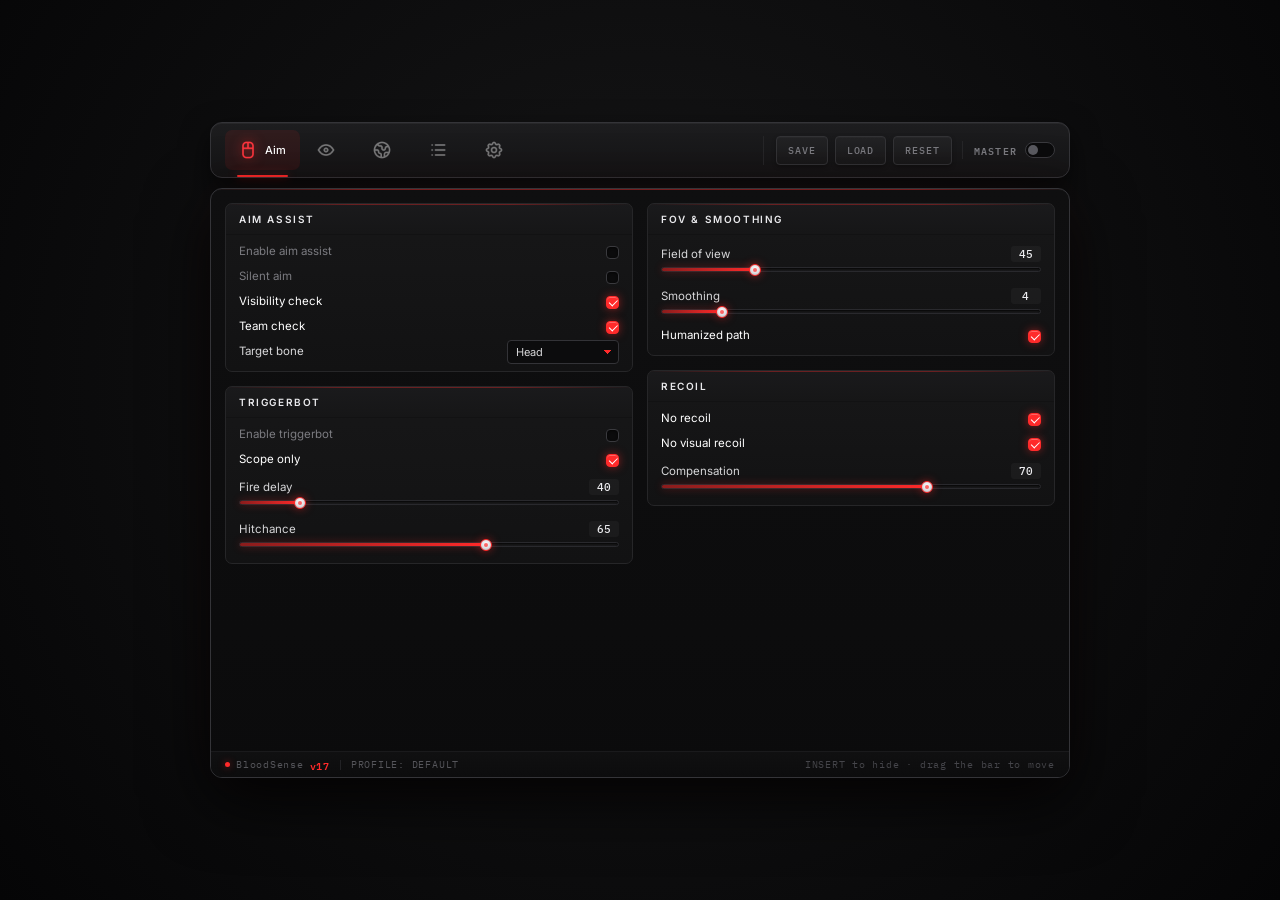
==== commit f6612ed7: "Add login gate, keybind capture and CS2 feature set The menu now carries the real CS2 toggles instea" ====
--- a/index.html
+++ b/index.html
@@ -16,42 +16,28 @@
   <div class="wrapper" id="wrapper" data-bar="top">
 
     <div class="topbar" id="topbar">
-      <div class="brand">
-        <span class="brand-mark">BS</span>
-        <span class="brand-word"><b>Blood</b><i>Sense</i></span>
+      <div class="tabbar" id="tabbar" role="tablist" aria-label="Sections">
+        <button class="tab active" data-tab="aim" role="tab" aria-selected="true" aria-label="Aim">
+          <img src="./mouse-2.png" alt=""><span class="tab-name">Aim</span>
+        </button>
+        <button class="tab" data-tab="visuals" role="tab" aria-selected="false" aria-label="Visuals">
+          <img src="./eye.png" alt=""><span class="tab-name">Visuals</span>
+        </button>
+        <button class="tab" data-tab="world" role="tab" aria-selected="false" aria-label="World">
+          <img src="./world-map.png" alt=""><span class="tab-name">World</span>
+        </button>
+        <button class="tab" data-tab="misc" role="tab" aria-selected="false" aria-label="Misc">
+          <img src="./list.png" alt=""><span class="tab-name">Misc</span>
+        </button>
+        <button class="tab" data-tab="config" role="tab" aria-selected="false" aria-label="Config">
+          <img src="./settings.png" alt=""><span class="tab-name">Config</span>
+        </button>
       </div>
 
-      <div class="tabbar" id="tabbar" role="tablist">
-        <button class="tab active" data-tab="aim" role="tab" aria-selected="true" aria-label="Aim">
-          <img src="./mouse-2.png" alt="">
-          <span class="tab-name">Aim</span>
-        </button>
-        <button class="tab" data-tab="visuals" role="tab" aria-selected="false" aria-label="Visuals">
-          <img src="./eye.png" alt="">
-          <span class="tab-name">Visuals</span>
-        </button>
-        <button class="tab" data-tab="world" role="tab" aria-selected="false" aria-label="World">
-          <img src="./world-map.png" alt="">
-          <span class="tab-name">World</span>
-        </button>
-        <button class="tab" data-tab="effects" role="tab" aria-selected="false" aria-label="Effects">
-          <img src="./sun.png" alt="">
-          <span class="tab-name">Effects</span>
-        </button>
-        <button class="tab" data-tab="misc" role="tab" aria-selected="false" aria-label="Misc">
-          <img src="./list.png" alt="">
-          <span class="tab-name">Misc</span>
-        </button>
-        <button class="tab" data-tab="config" role="tab" aria-selected="false" aria-label="Config">
-          <img src="./settings.png" alt="">
-          <span class="tab-name">Config</span>
-        </button>
-      </div>
-
       <div class="topbar-actions">
-        <button class="btn" id="btnSave" title="Save config">SAVE</button>
-        <button class="btn" id="btnLoad" title="Load config">LOAD</button>
-        <button class="btn" id="btnReset" title="Reset everything">RESET</button>
+        <button class="btn" id="btnSave" title="Write the current setup to this profile">SAVE</button>
+        <button class="btn" id="btnLoad" title="Read the stored profile">LOAD</button>
+        <button class="btn" id="btnReset" title="Return every control to its default">RESET</button>
         <div class="master-toggle" id="masterToggle" tabindex="0" role="switch" aria-checked="false" title="Master switch">
           <span class="master-label">MASTER</span>
           <div class="switch"></div>
@@ -62,66 +48,88 @@
     <div class="menu" id="menu">
       <div class="body" id="body">
 
-        <div class="pane active" data-pane="aim">
+        <!-- ------------------------------------------------------------ aim -->
+        <section class="pane active" data-pane="aim">
+          <div class="col">
+            <div class="box">
+              <div class="box-header">Aim Assist</div>
+              <div class="box-body">
+                <div class="row dim" data-toggle><span class="label">Enable aim assist</span><span class="cbox" tabindex="0" role="checkbox" aria-checked="false"></span></div>
+                <div class="row dim" data-toggle><span class="label">Silent aim</span><span class="cbox" tabindex="0" role="checkbox" aria-checked="false"></span></div>
+                <div class="row on" data-toggle><span class="label">Visibility check</span><span class="cbox" tabindex="0" role="checkbox" aria-checked="true"></span></div>
+                <div class="row on" data-toggle><span class="label">Team check</span><span class="cbox" tabindex="0" role="checkbox" aria-checked="true"></span></div>
+                <div class="row static">
+                  <span class="label">Target bone</span>
+                  <select class="dropdown" data-key="aimBone" aria-label="Target bone">
+                    <option value="head">Head</option>
+                    <option value="neck">Neck</option>
+                    <option value="chest">Chest</option>
+                    <option value="nearest">Nearest</option>
+                  </select>
+                </div>
+              </div>
+            </div>
+            <div class="box">
+              <div class="box-header">Triggerbot</div>
+              <div class="box-body">
+                <div class="row dim" data-toggle><span class="label">Enable triggerbot</span><span class="cbox" tabindex="0" role="checkbox" aria-checked="false"></span></div>
+                <div class="row on" data-toggle><span class="label">Scope only</span><span class="cbox" tabindex="0" role="checkbox" aria-checked="true"></span></div>
+                <div class="slider-row" data-slider data-default="40">
+                  <div class="slider-top"><span class="label">Fire delay</span><span class="val">40</span></div>
+                  <div class="slider-track"><div class="slider-fill"></div><div class="slider-thumb"></div><input type="range" min="0" max="250" step="5" value="40" aria-label="Fire delay"></div>
+                </div>
+                <div class="slider-row" data-slider data-default="65">
+                  <div class="slider-top"><span class="label">Hitchance</span><span class="val">65</span></div>
+                  <div class="slider-track"><div class="slider-fill"></div><div class="slider-thumb"></div><input type="range" min="0" max="100" step="5" value="65" aria-label="Hitchance"></div>
+                </div>
+              </div>
+            </div>
+          </div>
+          <div class="col">
+            <div class="box">
+              <div class="box-header">FOV &amp; Smoothing</div>
+              <div class="box-body">
+                <div class="slider-row" data-slider data-default="45">
+                  <div class="slider-top"><span class="label">Field of view</span><span class="val">45</span></div>
+                  <div class="slider-track"><div class="slider-fill"></div><div class="slider-thumb"></div><input type="range" min="1" max="180" step="1" value="45" aria-label="Field of view"></div>
+                </div>
+                <div class="slider-row" data-slider data-default="4">
+                  <div class="slider-top"><span class="label">Smoothing</span><span class="val">4</span></div>
+                  <div class="slider-track"><div class="slider-fill"></div><div class="slider-thumb"></div><input type="range" min="1" max="20" step="1" value="4" aria-label="Smoothing"></div>
+                </div>
+                <div class="row on" data-toggle><span class="label">Humanized path</span><span class="cbox" tabindex="0" role="checkbox" aria-checked="true"></span></div>
+              </div>
+            </div>
+            <div class="box">
+              <div class="box-header">Recoil</div>
+              <div class="box-body">
+                <div class="row on" data-toggle><span class="label">No recoil</span><span class="cbox" tabindex="0" role="checkbox" aria-checked="true"></span></div>
+                <div class="row on" data-toggle><span class="label">No visual recoil</span><span class="cbox" tabindex="0" role="checkbox" aria-checked="true"></span></div>
+                <div class="slider-row" data-slider data-default="70">
+                  <div class="slider-top"><span class="label">Compensation</span><span class="val">70</span></div>
+                  <div class="slider-track"><div class="slider-fill"></div><div class="slider-thumb"></div><input type="range" min="0" max="100" step="1" value="70" aria-label="Compensation"></div>
+                </div>
+              </div>
+            </div>
+          </div>
+        </section>
+
+        <!-- -------------------------------------------------------- visuals -->
+        <section class="pane" data-pane="visuals">
           <div class="col">
             <div class="box">
               <div class="box-header">Player ESP</div>
               <div class="box-body">
-                <div class="row dim" data-toggle><span class="label">Enable ESP</span><span class="cbox" tabindex="0" role="checkbox" aria-checked="false"></span></div>
-                <div class="row on" data-toggle><span class="label">Survivors</span><span class="cbox" tabindex="0" role="checkbox" aria-checked="true"></span></div>
-                <div class="row on" data-toggle><span class="label">Infected</span><span class="cbox" tabindex="0" role="checkbox" aria-checked="true"></span></div>
-                <div class="row on" data-toggle><span class="label">Special Infected</span><span class="cbox" tabindex="0" role="checkbox" aria-checked="true"></span></div>
+                <div class="row on" data-toggle><span class="label">Enable ESP</span><span class="cbox" tabindex="0" role="checkbox" aria-checked="true"></span></div>
                 <div class="row on" data-toggle><span class="label">Box</span><span class="cbox" tabindex="0" role="checkbox" aria-checked="true"></span></div>
-                <div class="row on" data-toggle><span class="label">Healthbar</span><span class="cbox" tabindex="0" role="checkbox" aria-checked="true"></span></div>
-                <div class="row on" data-toggle><span class="label">Name</span><span class="cbox" tabindex="0" role="checkbox" aria-checked="true"></span></div>
-                <div class="row dim" data-toggle><span class="label">Weapons</span><span class="cbox" tabindex="0" role="checkbox" aria-checked="false"></span></div>
-                <div class="row dim" data-toggle><span class="label">Minigun</span><span class="cbox" tabindex="0" role="checkbox" aria-checked="false"></span></div>
-              </div>
-            </div>
-            <div class="box">
-              <div class="box-header">Colored models</div>
-              <div class="box-body">
-                <div class="row on" data-toggle><span class="label">Player Chams</span><span class="cbox c-purple" tabindex="0" role="checkbox" aria-checked="true"></span></div>
-                <div class="row on" data-toggle><span class="label">Special Infected Chams</span><span class="cbox c-red" tabindex="0" role="checkbox" aria-checked="true"></span></div>
-                <div class="row on" data-toggle><span class="label">Skybox Color</span><span class="cbox c-red" tabindex="0" role="checkbox" aria-checked="true"></span></div>
-                <div class="row on" data-toggle><span class="label">Local Weapon Chams</span><span class="cbox c-red" tabindex="0" role="checkbox" aria-checked="true"></span></div>
-              </div>
-            </div>
-          </div>
-          <div class="col">
-            <div class="box">
-              <div class="box-header">Other ESP</div>
-              <div class="box-body">
-                <div class="row dim" data-toggle><span class="label">Fov Modifier</span><span class="cbox" tabindex="0" role="checkbox" aria-checked="false"></span></div>
-                <div class="row on" data-toggle><span class="label">Viewmodel Modifier</span><span class="cbox" tabindex="0" role="checkbox" aria-checked="true"></span></div>
-                <div class="slider-row" data-slider data-default="6">
-                  <div class="slider-top"><span class="label">Viewmodel X</span><span class="val">6</span></div>
-                  <div class="slider-track"><div class="slider-fill"></div><div class="slider-thumb"></div><input type="range" min="0" max="10" step="1" value="6" aria-label="Viewmodel X"></div>
-                </div>
-                <div class="slider-row" data-slider data-default="9">
-                  <div class="slider-top"><span class="label">Viewmodel Y</span><span class="val">9</span></div>
-                  <div class="slider-track"><div class="slider-fill"></div><div class="slider-thumb"></div><input type="range" min="0" max="10" step="1" value="9" aria-label="Viewmodel Y"></div>
-                </div>
-                <div class="slider-row" data-slider data-default="-9">
-                  <div class="slider-top"><span class="label">Viewmodel Z</span><span class="val">-9</span></div>
-                  <div class="slider-track"><div class="slider-fill"></div><div class="slider-thumb"></div><input type="range" min="-10" max="10" step="1" value="-9" aria-label="Viewmodel Z"></div>
-                </div>
-                <div class="row on" data-toggle><span class="label">No Visual Recoil</span><span class="cbox" tabindex="0" role="checkbox" aria-checked="true"></span></div>
-              </div>
-            </div>
-            <div class="box">
-              <div class="box-header">Effects</div>
-              <div class="box-body">
-                <div class="row on" data-toggle><span class="label">Remove Boomer Goon</span><span class="cbox" tabindex="0" role="checkbox" aria-checked="true"></span></div>
-                <div class="row dim" data-toggle><span class="label">Remove Smoke</span><span class="cbox" tabindex="0" role="checkbox" aria-checked="false"></span></div>
-                <div class="row dim" data-toggle><span class="label">Remove Grass</span><span class="cbox" tabindex="0" role="checkbox" aria-checked="false"></span></div>
-              </div>
-            </div>
-          </div>
-        </div>
-
-        <div class="pane" data-pane="visuals">
-          <div class="col">
+                <div class="row on" data-toggle><span class="label">Skeleton</span><span class="cbox" tabindex="0" role="checkbox" aria-checked="true"></span></div>
+                <div class="row on" data-toggle><span class="label">Health bar</span><span class="cbox" tabindex="0" role="checkbox" aria-checked="true"></span></div>
+                <div class="row dim" data-toggle><span class="label">Name</span><span class="cbox" tabindex="0" role="checkbox" aria-checked="false"></span></div>
+                <div class="row dim" data-toggle><span class="label">Weapon</span><span class="cbox" tabindex="0" role="checkbox" aria-checked="false"></span></div>
+                <div class="row on" data-toggle><span class="label">Distance</span><span class="cbox" tabindex="0" role="checkbox" aria-checked="true"></span></div>
+                <div class="row on" data-toggle><span class="label">Team check</span><span class="cbox" tabindex="0" role="checkbox" aria-checked="true"></span></div>
+              </div>
+            </div>
             <div class="box">
               <div class="box-header">Chams</div>
               <div class="box-body">
@@ -134,33 +142,50 @@
           </div>
           <div class="col">
             <div class="box">
-              <div class="box-header">World</div>
-              <div class="box-body">
-                <div class="row on" data-toggle><span class="label">No fog</span><span class="cbox" tabindex="0" role="checkbox" aria-checked="true"></span></div>
-                <div class="row on" data-toggle><span class="label">No skybox</span><span class="cbox" tabindex="0" role="checkbox" aria-checked="true"></span></div>
-                <div class="row dim" data-toggle><span class="label">Brightness boost</span><span class="cbox" tabindex="0" role="checkbox" aria-checked="false"></span></div>
+              <div class="box-header">Glow</div>
+              <div class="box-body">
+                <div class="row on" data-toggle><span class="label">Enemy glow</span><span class="cbox c-red" tabindex="0" role="checkbox" aria-checked="true"></span></div>
+                <div class="row on" data-toggle><span class="label">Bomb carrier</span><span class="cbox c-yellow" tabindex="0" role="checkbox" aria-checked="true"></span></div>
+                <div class="row dim" data-toggle><span class="label">Thru walls</span><span class="cbox" tabindex="0" role="checkbox" aria-checked="false"></span></div>
                 <div class="slider-row" data-slider data-default="200">
                   <div class="slider-top"><span class="label">Max distance</span><span class="val">200</span></div>
                   <div class="slider-track"><div class="slider-fill"></div><div class="slider-thumb"></div><input type="range" min="0" max="500" step="10" value="200" aria-label="Max distance"></div>
                 </div>
               </div>
             </div>
-          </div>
-        </div>
-
-        <div class="pane" data-pane="world">
+            <div class="box">
+              <div class="box-header">Model</div>
+              <div class="box-body">
+                <div class="row dim" data-toggle><span class="label">Viewmodel modifier</span><span class="cbox" tabindex="0" role="checkbox" aria-checked="false"></span></div>
+                <div class="slider-row" data-slider data-default="6">
+                  <div class="slider-top"><span class="label">Viewmodel X</span><span class="val">6</span></div>
+                  <div class="slider-track"><div class="slider-fill"></div><div class="slider-thumb"></div><input type="range" min="0" max="10" step="1" value="6" aria-label="Viewmodel X"></div>
+                </div>
+                <div class="slider-row" data-slider data-default="9">
+                  <div class="slider-top"><span class="label">Viewmodel Y</span><span class="val">9</span></div>
+                  <div class="slider-track"><div class="slider-fill"></div><div class="slider-thumb"></div><input type="range" min="0" max="10" step="1" value="9" aria-label="Viewmodel Y"></div>
+                </div>
+                <div class="slider-row" data-slider data-default="-9">
+                  <div class="slider-top"><span class="label">Viewmodel Z</span><span class="val">-9</span></div>
+                  <div class="slider-track"><div class="slider-fill"></div><div class="slider-thumb"></div><input type="range" min="-10" max="10" step="1" value="-9" aria-label="Viewmodel Z"></div>
+                </div>
+              </div>
+            </div>
+          </div>
+        </section>
+
+        <!-- ---------------------------------------------------------- world -->
+        <section class="pane" data-pane="world">
           <div class="col">
             <div class="box">
               <div class="box-header">Overlay</div>
               <div class="box-body">
-                <div class="row on" data-toggle><span class="label">Box</span><span class="cbox" tabindex="0" role="checkbox" aria-checked="true"></span></div>
-                <div class="row on" data-toggle><span class="label">Skeleton</span><span class="cbox" tabindex="0" role="checkbox" aria-checked="true"></span></div>
-                <div class="row on" data-toggle><span class="label">Health bar</span><span class="cbox" tabindex="0" role="checkbox" aria-checked="true"></span></div>
-                <div class="row dim" data-toggle><span class="label">Name tag</span><span class="cbox" tabindex="0" role="checkbox" aria-checked="false"></span></div>
-              </div>
-            </div>
-          </div>
-          <div class="col">
+                <div class="row on" data-toggle><span class="label">Bomb timer</span><span class="cbox" tabindex="0" role="checkbox" aria-checked="true"></span></div>
+                <div class="row on" data-toggle><span class="label">Grenade prediction</span><span class="cbox" tabindex="0" role="checkbox" aria-checked="true"></span></div>
+                <div class="row dim" data-toggle><span class="label">Drop ESP</span><span class="cbox" tabindex="0" role="checkbox" aria-checked="false"></span></div>
+                <div class="row dim" data-toggle><span class="label">Radar reveal</span><span class="cbox" tabindex="0" role="checkbox" aria-checked="false"></span></div>
+              </div>
+            </div>
             <div class="box">
               <div class="box-header">Items</div>
               <div class="box-body">
@@ -173,21 +198,16 @@
               </div>
             </div>
           </div>
-        </div>
-
-        <div class="pane" data-pane="effects">
           <div class="col">
             <div class="box">
               <div class="box-header">Screen</div>
               <div class="box-body">
-                <div class="row on" data-toggle><span class="label">Remove flashbang</span><span class="cbox" tabindex="0" role="checkbox" aria-checked="true"></span></div>
+                <div class="row on" data-toggle><span class="label">Remove flash</span><span class="cbox" tabindex="0" role="checkbox" aria-checked="true"></span></div>
                 <div class="row on" data-toggle><span class="label">Remove smoke</span><span class="cbox" tabindex="0" role="checkbox" aria-checked="true"></span></div>
-                <div class="row dim" data-toggle><span class="label">Remove grass</span><span class="cbox" tabindex="0" role="checkbox" aria-checked="false"></span></div>
-                <div class="row on" data-toggle><span class="label">Remove skybox</span><span class="cbox" tabindex="0" role="checkbox" aria-checked="true"></span></div>
-              </div>
-            </div>
-          </div>
-          <div class="col">
+                <div class="row dim" data-toggle><span class="label">Remove blood</span><span class="cbox" tabindex="0" role="checkbox" aria-checked="false"></span></div>
+                <div class="row on" data-toggle><span class="label">Remove scope overlay</span><span class="cbox" tabindex="0" role="checkbox" aria-checked="true"></span></div>
+              </div>
+            </div>
             <div class="box">
               <div class="box-header">Tuning</div>
               <div class="box-body">
@@ -199,45 +219,47 @@
                   <div class="slider-top"><span class="label">Transparency</span><span class="val">70</span></div>
                   <div class="slider-track"><div class="slider-fill"></div><div class="slider-thumb"></div><input type="range" min="0" max="100" step="1" value="70" aria-label="Transparency"></div>
                 </div>
-              </div>
-            </div>
-          </div>
-        </div>
-
-        <div class="pane" data-pane="misc">
+                <div class="row dim" data-toggle><span class="label">No fog</span><span class="cbox" tabindex="0" role="checkbox" aria-checked="false"></span></div>
+              </div>
+            </div>
+          </div>
+        </section>
+
+        <!-- ----------------------------------------------------------- misc -->
+        <section class="pane" data-pane="misc">
           <div class="col">
             <div class="box">
               <div class="box-header">Movement</div>
               <div class="box-body">
                 <div class="row on" data-toggle><span class="label">Bunnyhop</span><span class="cbox" tabindex="0" role="checkbox" aria-checked="true"></span></div>
                 <div class="row on" data-toggle><span class="label">Auto strafe</span><span class="cbox" tabindex="0" role="checkbox" aria-checked="true"></span></div>
-                <div class="row dim" data-toggle><span class="label">Fast walk</span><span class="cbox" tabindex="0" role="checkbox" aria-checked="false"></span></div>
-              </div>
-            </div>
-          </div>
-          <div class="col">
-            <div class="box">
-              <div class="box-header">Input</div>
-              <div class="box-body">
-                <div class="row static">
-                  <span class="label">Menu key</span>
-                  <select class="dropdown" id="menuKey" aria-label="Menu key">
-                    <option>INSERT</option>
-                    <option>DELETE</option>
-                    <option>END</option>
-                    <option>F8</option>
-                  </select>
-                </div>
-                <div class="slider-row" data-slider data-default="40">
-                  <div class="slider-top"><span class="label">Trigger delay</span><span class="val">40</span></div>
-                  <div class="slider-track"><div class="slider-fill"></div><div class="slider-thumb"></div><input type="range" min="0" max="250" step="5" value="40" aria-label="Trigger delay"></div>
-                </div>
-              </div>
-            </div>
-          </div>
-        </div>
-
-        <div class="pane" data-pane="config">
+                <div class="row dim" data-toggle><span class="label">Jump assist</span><span class="cbox" tabindex="0" role="checkbox" aria-checked="false"></span></div>
+              </div>
+            </div>
+            <div class="box">
+              <div class="box-header">Utility</div>
+              <div class="box-body">
+                <div class="row on" data-toggle><span class="label">Auto accept</span><span class="cbox" tabindex="0" role="checkbox" aria-checked="true"></span></div>
+                <div class="row dim" data-toggle><span class="label">Auto reconnect</span><span class="cbox" tabindex="0" role="checkbox" aria-checked="false"></span></div>
+                <div class="row dim" data-toggle><span class="label">Fast switch</span><span class="cbox" tabindex="0" role="checkbox" aria-checked="false"></span></div>
+              </div>
+            </div>
+          </div>
+          <div class="col">
+            <div class="box">
+              <div class="box-header">HUD</div>
+              <div class="box-body">
+                <div class="row on" data-toggle><span class="label">Watermark</span><span class="cbox" tabindex="0" role="checkbox" aria-checked="true"></span></div>
+                <div class="row on" data-toggle><span class="label">Keybind list</span><span class="cbox" tabindex="0" role="checkbox" aria-checked="true"></span></div>
+                <div class="row dim" data-toggle><span class="label">FPS counter</span><span class="cbox" tabindex="0" role="checkbox" aria-checked="false"></span></div>
+                <div class="row dim" data-toggle><span class="label">Hit marker</span><span class="cbox" tabindex="0" role="checkbox" aria-checked="false"></span></div>
+              </div>
+            </div>
+          </div>
+        </section>
+
+        <!-- --------------------------------------------------------- config -->
+        <section class="pane" data-pane="config">
           <div class="col">
             <div class="box">
               <div class="box-header">Profile</div>
@@ -245,11 +267,11 @@
                 <div class="row on" data-toggle><span class="label">Auto load</span><span class="cbox" tabindex="0" role="checkbox" aria-checked="true"></span></div>
                 <div class="row on" data-toggle><span class="label">Auto save</span><span class="cbox" tabindex="0" role="checkbox" aria-checked="true"></span></div>
                 <div class="row static">
-                  <span class="label">Active config</span>
-                  <select class="dropdown" id="profile" aria-label="Active config">
-                    <option>default</option>
-                    <option>comp</option>
-                    <option>legit</option>
+                  <span class="label">Active profile</span>
+                  <select class="dropdown" id="profile" aria-label="Active profile">
+                    <option value="default">default</option>
+                    <option value="comp">comp</option>
+                    <option value="legit">legit</option>
                   </select>
                 </div>
               </div>
@@ -257,18 +279,39 @@
             <div class="box">
               <div class="box-header">Session</div>
               <div class="box-body">
-                <div class="row static"><span class="label">Build</span><span class="build-tag">v16</span></div>
-                <div class="row static"><span class="label">Uptime</span><span id="uptime" class="build-tag">0s</span></div>
+                <div class="row static"><span class="label">Build</span><span class="build-tag">v17</span></div>
+                <div class="row static"><span class="label">Uptime</span><span id="uptime" class="build-tag">00:00</span></div>
                 <div class="row static"><span class="label">Status</span><span class="status-tag" id="statusTag"><i></i>READY</span></div>
               </div>
             </div>
           </div>
           <div class="col">
             <div class="box">
+              <div class="box-header">Keybinds</div>
+              <div class="box-body">
+                <div class="row static">
+                  <span class="label">Toggle menu</span>
+                  <button class="kbd keybind" data-keybind="toggle" data-value="INSERT" title="Click, then press a key">INSERT</button>
+                </div>
+                <div class="row static">
+                  <span class="label">Panic</span>
+                  <button class="kbd keybind" data-keybind="panic" data-value="DELETE" title="Click, then press a key">DELETE</button>
+                </div>
+                <div class="row static">
+                  <span class="label">Snap config</span>
+                  <button class="kbd keybind" data-keybind="snapshot" data-value="F9" title="Click, then press a key">F9</button>
+                </div>
+                <div class="row static">
+                  <span class="label">Reload page</span>
+                  <button class="kbd keybind" data-keybind="reload" data-value="F5" title="Click, then press a key">F5</button>
+                </div>
+              </div>
+            </div>
+            <div class="box">
               <div class="box-header">Layout</div>
               <div class="box-body">
                 <div class="row static">
-                  <span class="label">Tab bar position</span>
+                  <span class="label">Tab bar</span>
                   <select class="dropdown" id="barPos" aria-label="Tab bar position">
                     <option value="top">Top</option>
                     <option value="bottom">Bottom</option>
@@ -287,21 +330,13 @@
                 </div>
               </div>
             </div>
-            <div class="box">
-              <div class="box-header">Keys</div>
-              <div class="box-body">
-                <div class="row static"><span class="label">Toggle menu</span><span class="kbd" id="kbdToggle">INSERT</span></div>
-                <div class="row static"><span class="label">Snap config</span><span class="kbd">F9</span></div>
-                <div class="row static"><span class="label">Close</span><span class="kbd">ESC</span></div>
-              </div>
-            </div>
-          </div>
-        </div>
+          </div>
+        </section>
 
       </div>
 
       <div class="footer">
-        <span class="foot-item"><i class="dot"></i>BloodSense <b>v16</b></span>
+        <span class="foot-item"><i class="dot"></i>BloodSense <b>v17</b></span>
         <span class="foot-sep"></span>
         <span class="foot-item" id="footProfile">PROFILE: DEFAULT</span>
         <span class="foot-spacer"></span>
--- a/style.css
+++ b/style.css
@@ -26,7 +26,7 @@
 
   --t-fast: 0.14s cubic-bezier(0.4, 0, 0.2, 1);
   --t-med: 0.22s cubic-bezier(0.4, 0, 0.2, 1);
-  --t-slow: 0.42s cubic-bezier(0.16, 1, 0.3, 1);
+  --t-pop: 0.3s cubic-bezier(0.16, 1, 0.3, 1);
 }
 
 * { box-sizing: border-box; margin: 0; padding: 0; }
@@ -60,8 +60,7 @@
   gap: 10px;
   transform-origin: center center;
   transition: opacity var(--t-med), filter var(--t-med);
-  will-change: transform, opacity;
-  animation: uiIn 0.42s cubic-bezier(0.16, 1, 0.3, 1) backwards;
+  animation: uiIn var(--t-pop) backwards;
 }
 @keyframes uiIn {
   from { opacity: 0; transform: scale(0.97) translateY(8px); }
@@ -98,43 +97,13 @@
 .topbar:hover { border-color: #3d3d42; }
 .topbar:active { cursor: grabbing; }
 
-.brand {
-  display: flex;
-  align-items: center;
-  gap: 9px;
-  flex-shrink: 0;
-  padding-right: 12px;
-  border-right: 1px solid var(--border);
-  height: 30px;
-}
-.brand-mark {
-  display: grid;
-  place-items: center;
-  width: 26px;
-  height: 26px;
-  border-radius: var(--r-sm);
-  background: linear-gradient(160deg, rgba(255, 42, 42, 0.22), rgba(255, 42, 42, 0.04));
-  border: 1px solid rgba(255, 42, 42, 0.4);
-  color: var(--accent-soft);
-  font-family: var(--font-mono);
-  font-size: 10px;
-  font-weight: 700;
-  letter-spacing: 0.04em;
-  box-shadow: 0 0 12px rgba(255, 42, 42, 0.18);
-}
-.brand-word {
-  display: flex;
-  font-family: var(--font-mono);
-  font-size: 11px;
-  font-weight: 600;
-  letter-spacing: 0.06em;
-  text-transform: uppercase;
-  white-space: nowrap;
-}
-.brand-word b { color: var(--accent); font-weight: 600; }
-.brand-word i { color: var(--text); font-style: normal; }
-
-.tabbar { display: flex; gap: 2px; flex: 1 1 auto; min-width: 0; justify-content: center; }
+.tabbar {
+  display: flex;
+  gap: 3px;
+  flex: 1 1 auto;
+  min-width: 0;
+  justify-content: flex-start;
+}
 
 .tab {
   position: relative;
@@ -143,7 +112,7 @@
   justify-content: center;
   gap: 7px;
   height: 40px;
-  padding: 0 11px;
+  padding: 0 13px;
   background: transparent;
   border: none;
   border-radius: var(--r-md);
@@ -154,15 +123,15 @@
 .tab::after {
   content: "";
   position: absolute;
-  left: 10px;
-  right: 10px;
+  left: 12px;
+  right: 12px;
   bottom: -7px;
   height: 2px;
   border-radius: 2px;
   background: var(--accent);
   opacity: 0;
-  transform: scaleX(0.4);
-  transition: opacity var(--t-med), transform var(--t-med);
+  transform: scaleX(0.35);
+  transition: opacity var(--t-med), transform var(--t-pop);
   box-shadow: 0 0 10px var(--accent-glow);
 }
 .tab:focus-visible { outline: 1px solid var(--accent); outline-offset: 1px; }
@@ -182,8 +151,8 @@
   max-width: 0;
   overflow: hidden;
   opacity: 0;
+  white-space: nowrap;
   transition: max-width var(--t-med), opacity var(--t-med);
-  white-space: nowrap;
 }
 
 .tab:hover { background: rgba(255, 255, 255, 0.045); color: var(--text); }
@@ -205,6 +174,8 @@
   align-items: center;
   gap: 7px;
   flex-shrink: 0;
+  padding-left: 12px;
+  border-left: 1px solid var(--border);
 }
 
 .btn {
@@ -219,7 +190,8 @@
   border-radius: var(--r-sm);
   cursor: pointer;
   box-shadow: 0 2px 4px rgba(0, 0, 0, 0.25), inset 0 1px 0 rgba(255, 255, 255, 0.025);
-  transition: all var(--t-fast);
+  transition: transform var(--t-fast), background var(--t-fast), border-color var(--t-fast),
+    color var(--t-fast), box-shadow var(--t-fast);
 }
 .btn:hover {
   background: linear-gradient(180deg, #2b2b2e 0%, #202022 100%);
@@ -264,7 +236,7 @@
   border: 1px solid #3a3a3e;
   border-radius: 10px;
   position: relative;
-  transition: all var(--t-fast);
+  transition: background var(--t-fast), border-color var(--t-fast);
 }
 .switch::after {
   content: "";
@@ -275,7 +247,7 @@
   height: 10px;
   background: #5a5a60;
   border-radius: 50%;
-  transition: all var(--t-med);
+  transition: left var(--t-pop), background var(--t-fast), box-shadow var(--t-fast);
 }
 .master-toggle.on .switch { background: rgba(255, 42, 42, 0.16); border-color: var(--accent); }
 .master-toggle.on .switch::after {
@@ -318,6 +290,8 @@
   padding: 14px;
   overflow-y: auto;
   overflow-x: hidden;
+  scrollbar-width: thin;
+  scrollbar-color: #2a2a2d transparent;
 }
 .body::-webkit-scrollbar { width: 6px; }
 .body::-webkit-scrollbar-track { background: transparent; }
@@ -325,13 +299,22 @@
 .body::-webkit-scrollbar-thumb:hover { background: var(--accent-dim); }
 
 .pane { display: none; gap: 14px; }
-.pane.active { display: grid; grid-template-columns: 1fr 1fr; animation: paneIn 0.24s cubic-bezier(0.16, 1, 0.3, 1); }
+.pane.active { display: grid; grid-template-columns: 1fr 1fr; }
+.pane.active > .col { animation: paneIn var(--t-pop); }
 @keyframes paneIn {
   from { opacity: 0; transform: translateY(6px); }
   to { opacity: 1; transform: none; }
 }
 
 .col { display: flex; flex-direction: column; gap: 14px; min-width: 0; }
+
+/* Rows stagger in on tab change. The delay itself comes from app.js. */
+.row,
+.slider-row { animation: rowIn 0.26s cubic-bezier(0.16, 1, 0.3, 1) both; }
+@keyframes rowIn {
+  from { opacity: 0; transform: translateY(5px); }
+  to { opacity: 1; transform: none; }
+}
 
 .box {
   background: linear-gradient(180deg, #171718 0%, #121213 100%);
@@ -395,23 +378,48 @@
 .row.dim .label { color: var(--text-dim); }
 .row.on .label { color: #fff; }
 
-.build-tag,
-.kbd {
+.build-tag {
   font-family: var(--font-mono);
   font-size: 10.5px;
   font-weight: 500;
   letter-spacing: 0.04em;
-}
-.build-tag { color: var(--accent); }
+  color: var(--accent);
+}
 .kbd {
+  font-family: var(--font-mono);
+  font-size: 9.5px;
+  font-weight: 500;
+  letter-spacing: 0.08em;
   color: var(--text-dim);
   background: #0c0c0d;
   border: 1px solid #2e2e32;
   border-bottom-width: 2px;
   border-radius: 4px;
-  padding: 2px 6px;
-  font-size: 9.5px;
-  letter-spacing: 0.08em;
+  padding: 3px 7px;
+  min-width: 74px;
+  text-align: center;
+}
+
+.keybind {
+  cursor: pointer;
+  transition: color var(--t-fast), border-color var(--t-fast), box-shadow var(--t-fast),
+    background var(--t-fast), transform var(--t-fast);
+}
+.keybind:hover {
+  color: var(--accent-soft);
+  border-color: var(--accent-dim);
+  background: #120c0c;
+}
+.keybind:active { transform: translateY(1px); }
+.keybind.listening {
+  color: var(--accent);
+  border-color: var(--accent);
+  background: rgba(255, 42, 42, 0.08);
+  box-shadow: 0 0 0 2px rgba(255, 42, 42, 0.12), 0 0 14px rgba(255, 42, 42, 0.18);
+  animation: listenPulse 1.1s ease-in-out infinite;
+}
+@keyframes listenPulse {
+  50% { box-shadow: 0 0 0 4px rgba(255, 42, 42, 0.06), 0 0 18px rgba(255, 42, 42, 0.28); }
 }
 
 .status-tag {
@@ -444,7 +452,7 @@
   position: relative;
   cursor: pointer;
   box-shadow: inset 0 1px 3px rgba(0, 0, 0, 0.65);
-  transition: all var(--t-fast);
+  transition: background var(--t-fast), border-color var(--t-fast), box-shadow var(--t-fast);
   outline: none;
 }
 .cbox:focus-visible { outline: 1px solid var(--accent); outline-offset: 2px; }
@@ -627,7 +635,7 @@
 .foot-sep { width: 1px; height: 10px; background: #222225; }
 .foot-spacer { flex: 1; }
 
-/* ------------------------------------------------------------ side bar */
+/* ------------------------------------------------------------- side bar */
 
 .wrapper[data-bar="left"] .topbar,
 .wrapper[data-bar="right"] .topbar {
@@ -638,17 +646,8 @@
   padding: 12px 0;
   gap: 10px;
 }
-.wrapper[data-bar="left"] .brand,
-.wrapper[data-bar="right"] .brand {
-  border-right: none;
-  border-bottom: 1px solid var(--border);
-  padding: 0 0 8px;
-  height: auto;
-}
-.wrapper[data-bar="left"] .brand-word,
-.wrapper[data-bar="right"] .brand-word { display: none; }
 .wrapper[data-bar="left"] .tabbar,
-.wrapper[data-bar="right"] .tabbar { flex-direction: column; flex: 0 0 auto; }
+.wrapper[data-bar="right"] .tabbar { flex-direction: column; flex: 0 0 auto; align-items: center; }
 .wrapper[data-bar="left"] .tab,
 .wrapper[data-bar="right"] .tab { padding: 0; width: 44px; }
 .wrapper[data-bar="left"] .tab .tab-name,
@@ -661,7 +660,7 @@
   bottom: 10px;
   width: 2px;
   height: auto;
-  transform: scaleY(0.4);
+  transform: scaleY(0.35);
 }
 .wrapper[data-bar="right"] .tab::after { right: auto; left: -9px; }
 .wrapper[data-bar="left"] .tab.active::after,
@@ -671,19 +670,16 @@
   flex-direction: column;
   margin-top: auto;
   gap: 6px;
+  padding: 10px 0 0;
+  border-left: none;
+  border-top: 1px solid var(--border);
 }
 .wrapper[data-bar="left"] .btn,
-.wrapper[data-bar="right"] .btn {
-  padding: 6px 0;
-  width: 40px;
-  font-size: 8.5px;
-  letter-spacing: 0.04em;
-}
+.wrapper[data-bar="right"] .btn { padding: 6px 0; width: 40px; font-size: 8.5px; letter-spacing: 0.04em; }
 .wrapper[data-bar="left"] .master-toggle,
 .wrapper[data-bar="right"] .master-toggle {
   flex-direction: column;
   border-left: none;
-  border-top: 1px solid var(--border);
   padding: 10px 0 0;
   margin: 6px 0 0;
 }
@@ -719,3 +715,15 @@
 }
 .toast.show { opacity: 1; transform: translate(-50%, 0); }
 .toast.err { border-left-color: #ff9a2a; }
+
+/* --------------------------------------------------------------- a11y/motion */
+
+@media (prefers-reduced-motion: reduce) {
+  *,
+  *::before,
+  *::after {
+    animation-duration: 0.001ms !important;
+    animation-iteration-count: 1 !important;
+    transition-duration: 0.001ms !important;
+  }
+}
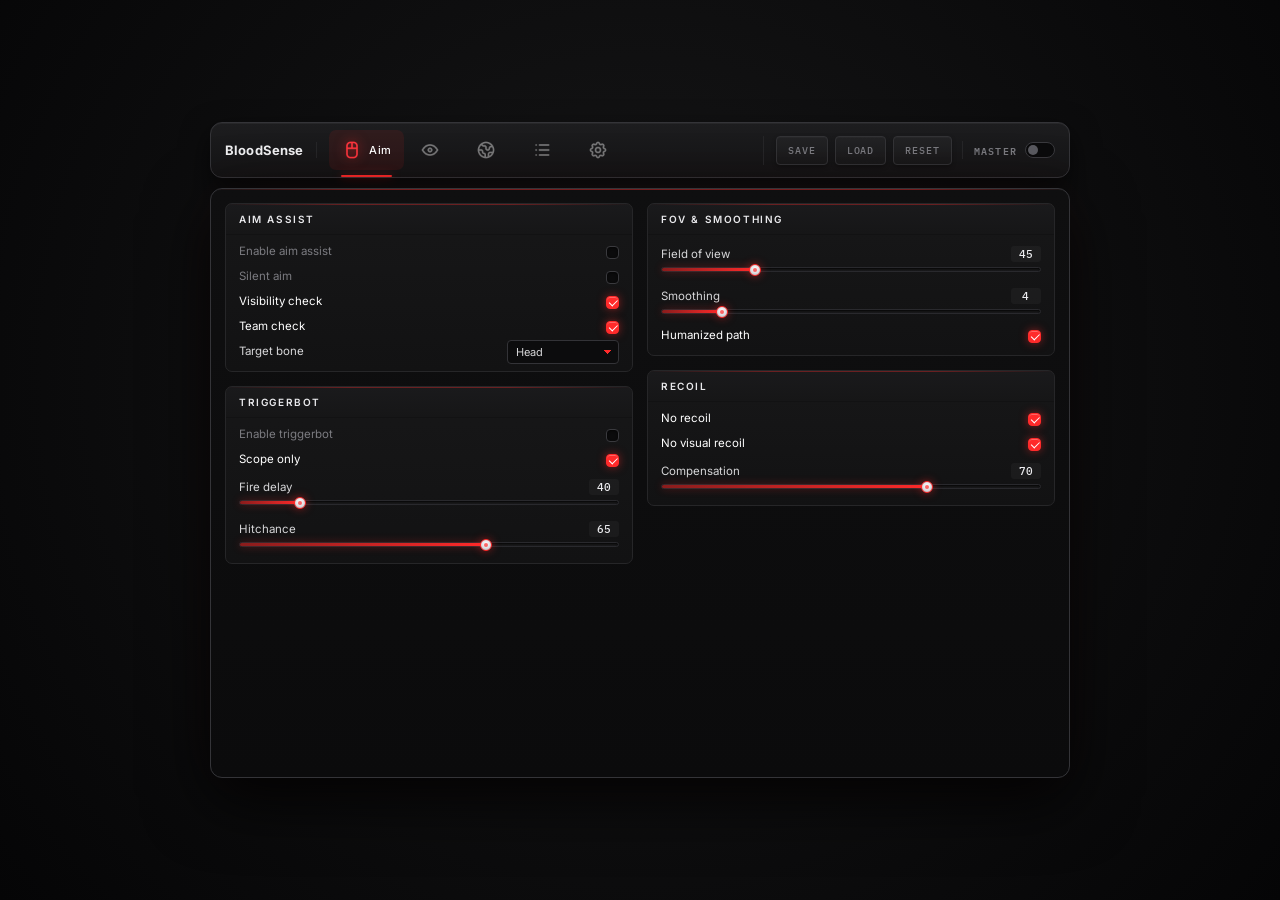
==== commit 6d2c84b9: "Restore the wordmark and drop the footer row The menu header lost its name when the badge was remove" ====
--- a/index.html
+++ b/index.html
@@ -16,6 +16,7 @@
   <div class="wrapper" id="wrapper" data-bar="top">
 
     <div class="topbar" id="topbar">
+      <div class="brand">BloodSense</div>
       <div class="tabbar" id="tabbar" role="tablist" aria-label="Sections">
         <button class="tab active" data-tab="aim" role="tab" aria-selected="true" aria-label="Aim">
           <img src="./mouse-2.png" alt=""><span class="tab-name">Aim</span>
@@ -335,13 +336,6 @@
 
       </div>
 
-      <div class="footer">
-        <span class="foot-item"><i class="dot"></i>BloodSense <b>v17</b></span>
-        <span class="foot-sep"></span>
-        <span class="foot-item" id="footProfile">PROFILE: DEFAULT</span>
-        <span class="foot-spacer"></span>
-        <span class="foot-item dim" id="footHint">INSERT to hide · drag the bar to move</span>
-      </div>
     </div>
 
   </div>
--- a/style.css
+++ b/style.css
@@ -96,6 +96,19 @@
 }
 .topbar:hover { border-color: #3d3d42; }
 .topbar:active { cursor: grabbing; }
+
+.brand {
+  flex: 0 0 auto;
+  display: flex;
+  align-items: center;
+  padding-right: 13px;
+  border-right: 1px solid var(--border);
+  font-size: 13px;
+  font-weight: 700;
+  letter-spacing: 0.01em;
+  color: #f0f0f2;
+  white-space: nowrap;
+}
 
 .tabbar {
   display: flex;
@@ -606,35 +619,6 @@
 }
 .slider-tip.visible { opacity: 1; }
 
-/* ----------------------------------------------------------------- footer */
-
-.footer {
-  display: flex;
-  align-items: center;
-  gap: 10px;
-  height: 26px;
-  padding: 0 14px;
-  border-top: 1px solid #1a1a1c;
-  background: linear-gradient(180deg, #101011 0%, #0c0c0d 100%);
-  font-family: var(--font-mono);
-  font-size: 9.5px;
-  letter-spacing: 0.08em;
-  color: var(--text-mute);
-  flex-shrink: 0;
-}
-.foot-item { display: inline-flex; align-items: center; gap: 6px; white-space: nowrap; }
-.foot-item b { color: var(--accent); font-weight: 600; }
-.foot-item.dim { color: #45454a; }
-.foot-item .dot {
-  width: 5px;
-  height: 5px;
-  border-radius: 50%;
-  background: var(--accent);
-  box-shadow: 0 0 7px var(--accent-glow);
-}
-.foot-sep { width: 1px; height: 10px; background: #222225; }
-.foot-spacer { flex: 1; }
-
 /* ------------------------------------------------------------- side bar */
 
 .wrapper[data-bar="left"] .topbar,
